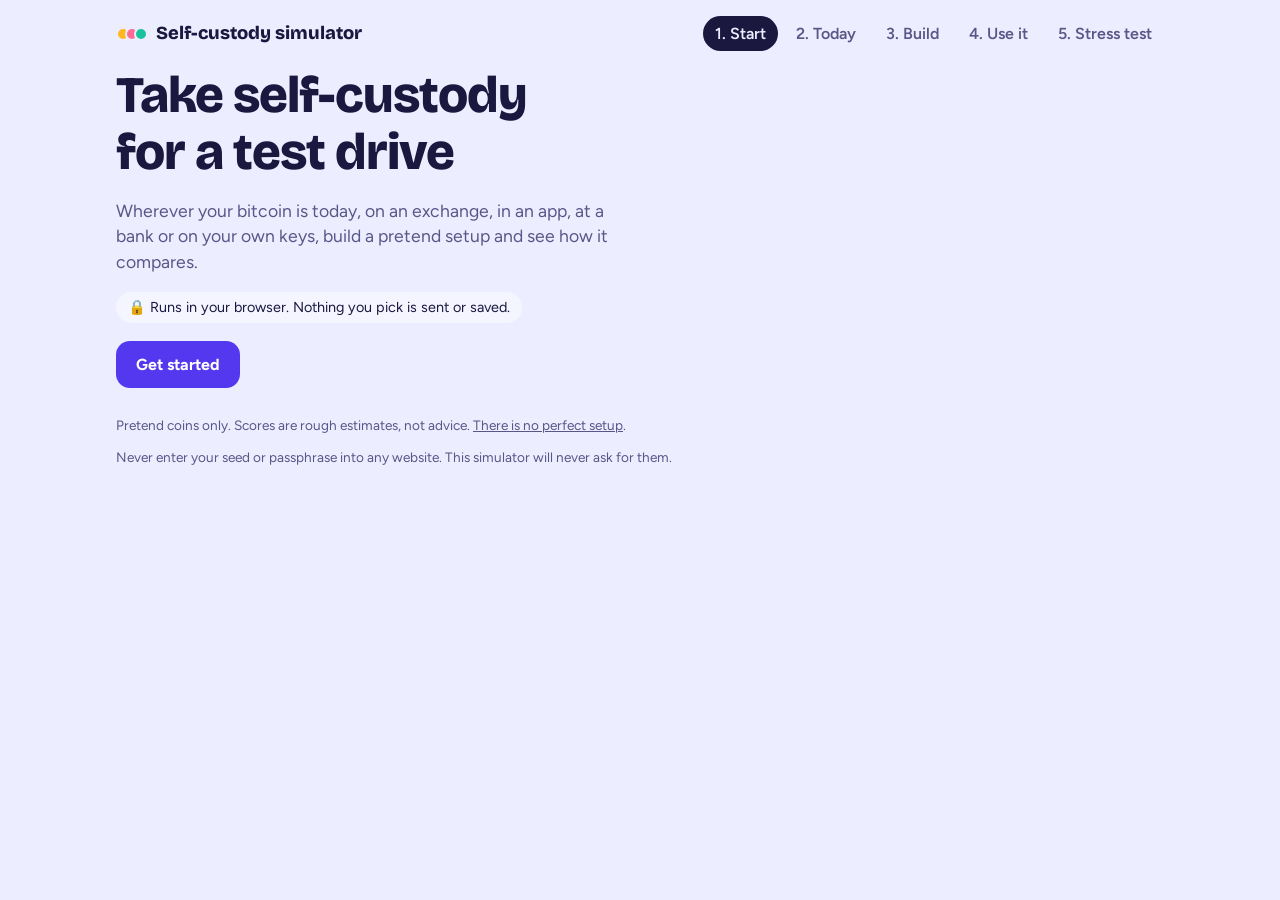
==== src/index.html @ 73f28d7b "Split index.html into src/ with a small build script The CSS, model, UI and fonts now live in separa" ====
<!DOCTYPE html>
<html lang="en">
<head>
<meta charset="utf-8">
<meta name="viewport" content="width=device-width, initial-scale=1, viewport-fit=cover">
<title>Bitcoin self-custody simulator</title>
<link rel="stylesheet" href="styles.css">
</head>
<body>
<div class="wrap">
  <div class="top">
    <div class="brand"><i><b style="background:var(--k0)"></b><b style="background:var(--k1)"></b><b style="background:var(--k2)"></b></i>Self-custody simulator</div>
    <ol class="steps" id="steps"></ol>
  </div>
  <div class="grid">
    <main class="stage" id="stage"></main>
    <aside class="score" id="score" aria-live="polite"></aside>
  </div>
  <footer>
    <span>Pretend coins only. Scores are rough estimates, not advice. <button data-act="perfect">There is no perfect setup</button>.</span>
    <button data-act="reset" id="reset" hidden>Start over</button>
    <span style="flex-basis:100%">Never enter your seed or passphrase into any website. This simulator will never ask for them.</span>
  </footer>
</div>
<dialog id="how" aria-labelledby="howtitle"></dialog>
<script src="model.js"></script>
<script src="ui.js"></script>
</body>
</html>
---- src/styles.css ----
:root{
  --bg:#ECEEFF; --surface:#FFFFFF; --soft:#F4F5FF; --ink:#1B1840; --muted:#5A5688; --line:#D6D8F4;
  --primary:#5438F0; --on-primary:#FFFFFF; --base-bar:#A7A4CB;
  --k0:#FFB81F; --k1:#FF6B93; --k2:#19C29D; --k3:#9A82FF; --k4:#45A9FF; --tok-ink:#1B1840;
  --low:#17A865; --yel:#E0B400; --mid:#F07F00; --high:#EF5350; --shade:#000;
  --display:"Bricolage Grotesque","Trebuchet MS",system-ui,sans-serif;
  --body:"Figtree",system-ui,-apple-system,"Segoe UI",sans-serif;
  box-sizing:border-box;
  padding-top:env(safe-area-inset-top,0px); padding-bottom:env(safe-area-inset-bottom,0px);
}
@media (prefers-color-scheme: dark){
  :root:not([data-theme="light"]){
    color-scheme:dark;
    --bg:#131129; --surface:#1E1B42; --soft:#28245A; --ink:#F1EFFF; --muted:#ACA8D8; --line:#37327A;
    --primary:#9C8AFF; --on-primary:#131129; --base-bar:#625E96;
    --low:#3DDC84; --yel:#FFE066; --mid:#FFA23D; --high:#FF6B6B; --shade:#fff;
  }
}
:root[data-theme="dark"]{
  color-scheme:dark;
  --bg:#131129; --surface:#1E1B42; --soft:#28245A; --ink:#F1EFFF; --muted:#ACA8D8; --line:#37327A;
  --primary:#9C8AFF; --on-primary:#131129; --base-bar:#625E96;
  --low:#3DDC84; --yel:#FFE066; --mid:#FFA23D; --high:#FF6B6B; --shade:#fff;
}
*,*::before,*::after{box-sizing:border-box}
html{scroll-padding-top:env(safe-area-inset-top,0px)}
body{margin:0;background:var(--bg);color:var(--ink);font-family:var(--body);font-size:16px;line-height:1.45}
body::before{content:"";position:fixed;inset:0 0 auto;height:env(safe-area-inset-top,0px);z-index:10;background:var(--bg)}
h1,h2,h3{font-family:var(--display);margin:0;line-height:1.1}
h1{font-size:clamp(2rem,6vw,3.2rem);font-weight:800;letter-spacing:-.02em;max-width:14ch}
h2{font-size:1.6rem;font-weight:800;letter-spacing:-.01em}
h3{font-size:1.05rem;font-weight:600}
p{margin:0}
button,select,textarea{font:inherit;color:inherit}
:focus-visible{outline:3px solid var(--primary);outline-offset:2px}

.wrap{max-width:1080px;margin:0 auto;padding:16px}
.top{display:flex;align-items:center;justify-content:space-between;gap:12px;flex-wrap:wrap;margin-bottom:16px}
.brand{font-family:var(--display);font-weight:800;font-size:1.15rem;display:flex;align-items:center;gap:8px}
.brand i{display:flex}
.brand i b{width:14px;height:14px;border-radius:50%;margin-left:-5px;border:2px solid var(--bg)}
.brand i b:first-child{margin-left:0}
.steps{display:flex;gap:6px;flex-wrap:wrap;padding:0;margin:0;list-style:none}
.steps button{border:0;background:transparent;padding:6px 12px;border-radius:99px;cursor:pointer;font-weight:600;color:var(--muted)}
.steps button[aria-current="step"]{background:var(--ink);color:var(--bg)}
.steps button:disabled{opacity:.45;cursor:default}

.grid{display:grid;grid-template-columns:minmax(0,1fr) 300px;gap:20px;align-items:start}
.grid.solo{grid-template-columns:minmax(0,1fr)}.grid.solo .score{display:none}
.stage{display:grid;gap:18px;min-width:0}
.stage>*{min-width:0}
.lede{color:var(--muted);font-size:1.1rem;max-width:46ch}
.card{background:var(--surface);border-radius:20px;padding:18px}
.pill{display:inline-flex;align-items:center;gap:6px;background:var(--soft);border-radius:16px;padding:5px 12px;font-size:.9rem;max-width:100%}
.chips{display:flex;flex-wrap:wrap;gap:6px;margin:10px 0}
.rowb{display:flex;flex-wrap:wrap;gap:10px;align-items:center}
.btn{border:0;border-radius:14px;padding:12px 20px;font-weight:700;cursor:pointer;background:var(--primary);color:var(--on-primary)}
.btn.ghost{background:var(--soft);color:var(--ink)}
.btn.small{padding:7px 13px;border-radius:10px;font-weight:600}
.btn:disabled{opacity:.4;cursor:default}
.hint{color:var(--muted);font-size:.9rem}

/* scoreboard */
.score{background:var(--surface);border-radius:20px;padding:16px;position:sticky;top:calc(env(safe-area-inset-top,0px) + 12px);display:grid;gap:14px;z-index:5}
.score h2{font-size:1.1rem}
.meters{display:grid;gap:12px}
.meter .name{font-weight:700;margin-bottom:4px}
.bar{display:grid;grid-template-columns:54px 1fr 30px;gap:8px;align-items:center;font-size:.85rem;color:var(--muted);margin:3px 0}
.bar .track{height:12px;background:var(--soft);border-radius:99px;overflow:hidden}
.bar .fill{display:block;height:100%;border-radius:99px;background:var(--base-bar);transition:width .35s ease}
.bar.you{color:var(--ink);font-weight:700}
.bar .num{text-align:right;font-variant-numeric:tabular-nums}
.lv-low{background:var(--low)!important}.lv-mid{background:var(--mid)!important}.lv-high{background:var(--high)!important}
.worry{font-size:.82rem;color:var(--muted);margin-top:2px}
.dots{letter-spacing:2px}
.effort{display:grid;grid-template-columns:54px 1fr;gap:2px 8px;font-size:.85rem;color:var(--muted)}
.effort .name{grid-column:1/-1;font-weight:700;color:var(--ink);font-size:1rem;margin-bottom:2px}
.effort .you{color:var(--ink);font-weight:700}

/* setup card and button levels */
.setuphead{display:flex;justify-content:space-between;align-items:flex-start;gap:12px}
.spec{display:grid;grid-template-columns:auto minmax(0,1fr);gap:8px 18px;margin:0}
.spec dt{color:var(--muted);font-size:.9rem;padding-top:1px}
.spec dd{margin:0;font-weight:600}
.link{background:none;border:0;padding:2px 0;color:var(--primary);font-weight:700;cursor:pointer;text-decoration:underline;text-underline-offset:3px;flex:none}
.btn.outline{background:transparent;color:var(--primary);box-shadow:inset 0 0 0 2px var(--primary)}
/* summary */
.warnpill{background:color-mix(in srgb,var(--mid) 28%,var(--surface));font-weight:600}
.motto{background:var(--surface);border-radius:16px;padding:12px 16px;max-width:48ch;font-weight:600}
.sumgrid{display:grid;grid-template-columns:1fr 1fr;gap:16px;margin-top:10px}
.sumgrid h4{margin:0 0 6px;font-size:.9rem;font-family:var(--body);color:var(--muted)}
.sumgrid ul{margin:0;padding:0;list-style:none;display:grid;gap:6px}
.sumgrid li{padding-left:22px;position:relative}
.sumgrid li::before{position:absolute;left:0;font-weight:800}
.sumgrid .pro li::before{content:"\2713";color:var(--low)}
.sumgrid .con li::before{content:"!";left:5px;color:var(--high)}
.tip{background:var(--soft);border-radius:14px;padding:10px 14px;margin-top:10px}
.tip b{display:block;font-size:.9rem;color:var(--muted)}
.tip .do{display:block;font-weight:700}
.tip .why{display:block;margin-top:2px}
/* how it works */
.info{position:absolute;top:12px;right:12px;width:28px;height:28px;border-radius:50%;border:1.5px solid var(--line);background:var(--surface);color:var(--ink);font-family:var(--display);font-weight:800;cursor:pointer;line-height:1}
dialog{border:0;border-radius:22px;padding:0;background:var(--surface);color:var(--ink);width:min(580px,calc(100vw - 24px));max-height:min(88vh,780px)}
dialog::backdrop{background:rgba(20,18,48,.55)}
.how{padding:20px;display:grid;gap:14px}
.howhead{display:flex;justify-content:space-between;align-items:center;gap:10px}
.howhead h2{font-size:1.3rem}
.x{width:36px;height:36px;border-radius:50%;border:0;background:var(--soft);color:var(--ink);font-size:1.2rem;cursor:pointer;flex:none}
.seg{display:inline-flex;background:var(--soft);border-radius:12px;padding:3px;gap:3px}
.seg button{border:0;background:transparent;color:var(--muted);border-radius:9px;padding:6px 14px;font-weight:600;cursor:pointer}
.seg button[aria-pressed="true"]{background:var(--surface);color:var(--ink)}
.how h3{font-size:1rem;margin-bottom:4px}
.defs{display:grid;grid-template-columns:1fr 1fr;gap:10px;margin:4px 0 8px}
.defs div{background:var(--soft);border-radius:12px;padding:10px 12px}
.defs b{display:block;margin-bottom:2px}
@media (max-width:520px){.defs{grid-template-columns:1fr}}
.plain{margin:0;padding-left:20px;display:grid;gap:4px}
.drv{list-style:none;margin:0;padding:0;display:grid;gap:6px}
.drv li{background:var(--soft);border-radius:12px;padding:8px 12px}
.drv small,.piece small{display:block;color:var(--muted);font-size:.82rem}
.piece{display:flex;justify-content:space-between;gap:10px;align-items:center;padding:8px 0;border-top:1px solid var(--line)}
.piece .ds{display:flex;gap:6px;flex:none}
.delta{position:relative;border:0;cursor:help;color:inherit;font:inherit;white-space:nowrap;font-weight:700;font-size:.82rem;border-radius:99px;padding:3px 9px;background:var(--soft);font-variant-numeric:tabular-nums}
.delta::after{content:attr(data-tip);position:absolute;right:0;bottom:calc(100% + 8px);width:max-content;max-width:260px;background:var(--ink);color:var(--bg);padding:8px 10px;border-radius:10px;font-weight:400;font-size:.82rem;line-height:1.35;white-space:normal;text-align:left;opacity:0;visibility:hidden;pointer-events:none;transition:opacity .12s;z-index:5}
.delta:hover::after,.delta:focus::after{opacity:1;visibility:visible}
.delta.up{background:color-mix(in srgb,var(--high) 26%,var(--surface))}
.delta.down{background:color-mix(in srgb,var(--low) 26%,var(--surface))}
@media (max-width:520px){.piece{flex-direction:column;align-items:flex-start}.delta::after{right:auto;left:0;bottom:auto;top:calc(100% + 8px);max-width:min(220px,54vw)}}
/* editor */
.quorum{display:flex;flex-wrap:wrap;gap:14px;align-items:center}
.stepper{display:inline-flex;align-items:center;gap:8px;background:var(--soft);border-radius:14px;padding:6px 8px;font-weight:600}
.stepper button{width:32px;height:32px;border-radius:10px;border:0;background:var(--surface);cursor:pointer;font-weight:700;font-size:1.1rem}
.stepper button:disabled{opacity:.35;cursor:default}
.stepper output{min-width:1.5ch;text-align:center;font-family:var(--display);font-size:1.3rem;font-weight:800}
.keys{display:grid;grid-template-columns:minmax(0,1fr);gap:10px}
.picks{display:flex;flex-wrap:wrap;gap:6px;margin-top:12px}
.chip{border:0;border-radius:10px;padding:7px 13px;font-weight:600;cursor:pointer;background:var(--soft);color:var(--ink)}
.chip[aria-pressed="true"]{background:var(--ink);color:var(--bg)}
.krow{display:flex;align-items:center;gap:12px;background:var(--surface);border-radius:16px;padding:12px 14px;border-left:6px solid var(--kc)}
.krow .ktxt{display:grid;min-width:0;flex:1}
.krow small{color:var(--muted)}
.adv>summary{font-weight:700;color:var(--ink);font-size:1rem;padding:4px 2px}
.adv>*+*{margin-top:10px}
.key{max-width:560px;background:var(--surface);border-radius:18px;padding:14px;border-top:6px solid var(--kc);display:grid;gap:10px}
.key header{display:flex;align-items:center;gap:8px}
.tok{width:30px;height:30px;border-radius:50%;background:var(--kc);color:var(--tok-ink);display:inline-grid;place-items:center;font-family:var(--display);font-weight:800;flex:none}
.fields{display:grid;grid-template-columns:minmax(0,1fr) minmax(0,1fr);gap:8px}
.key>*{min-width:0}
.fields label{display:grid;grid-template-columns:minmax(0,1fr);gap:3px;font-size:.8rem;color:var(--muted);min-width:0}
.fields label.wide{grid-column:1/-1}
select{width:100%;padding:8px 10px;border-radius:10px;border:1.5px solid var(--line);background:var(--surface);font-size:.95rem}
details summary{cursor:pointer;font-size:.9rem;font-weight:600;color:var(--muted)}
details .fields{margin-top:8px}

/* use it */
.checks{display:flex;flex-wrap:wrap;gap:6px;align-items:center}
.check{display:inline-flex;gap:6px;align-items:center;border-radius:99px;padding:4px 12px;font-size:.88rem;background:var(--surface);color:var(--muted)}
.check.done{background:var(--low);color:var(--tok-ink);font-weight:600}
.flow{display:grid;grid-template-columns:minmax(0,1fr) auto minmax(0,1fr);gap:10px;align-items:stretch}
.wallet{border-radius:22px;padding:18px;background:var(--surface);display:grid;gap:12px;align-content:start}
.wallet .wtop{display:flex;justify-content:space-between;align-items:center;gap:8px;min-height:28px}
.wallet .wname{font-weight:700}
.wallet .bal{font-family:var(--display);font-weight:800;font-size:2rem;line-height:1;font-variant-numeric:tabular-nums}
.wallet .toks{display:flex;padding-left:6px}
.wallet .toks .tok{width:26px;height:26px;font-size:.8rem;margin-left:-6px;border:2px solid var(--ink)}
.wallet.vault{background:var(--ink);color:var(--bg)}
.wallet.vault .hint{color:inherit;opacity:.75}
.wallet.vault .btn{background:var(--bg);color:var(--ink)}
.flow .arrow{align-self:center;width:36px;height:36px;border-radius:50%;background:var(--surface);display:grid;place-items:center;font-weight:700}
.flow .arrow::before{content:"\2192"}
.receipt{background:color-mix(in srgb,var(--low) 22%,var(--surface));border-radius:14px;padding:10px 14px;font-weight:600}
.sectionh{display:flex;justify-content:space-between;align-items:baseline;gap:10px;flex-wrap:wrap;margin-bottom:10px}
.shop{display:grid;grid-template-columns:repeat(3,minmax(0,1fr));gap:10px}
.item{background:var(--surface);border-radius:18px;padding:14px;display:grid;gap:2px;justify-items:start}
.item .emo{font-size:2rem;line-height:1.3}
.item .btn{margin-top:8px}
.split{display:flex;justify-content:space-between;align-items:center;gap:12px;flex-wrap:wrap}
.sign{background:var(--surface);border:2px solid var(--primary);border-radius:22px;padding:18px;display:grid;gap:12px}
.signhead{display:flex;justify-content:space-between;align-items:baseline;gap:10px;flex-wrap:wrap}
.signhead .amt{font-family:var(--display);font-weight:800;font-size:1.3rem}
.slots{display:flex;gap:8px;align-items:center;flex-wrap:wrap}
.slot{width:30px;height:30px;border-radius:50%;border:2px dashed var(--base-bar)}
/* dice roll */
.dice{display:flex;align-items:center;gap:14px;background:var(--surface);border-radius:18px;padding:14px 16px}
.die{font-size:2.2rem;line-height:1;display:inline-block;animation:roll .45s linear infinite}
@keyframes roll{0%{transform:rotate(0) translateY(0)}25%{transform:rotate(90deg) translateY(-6px)}50%{transform:rotate(180deg) translateY(0)}75%{transform:rotate(270deg) translateY(-6px)}100%{transform:rotate(360deg) translateY(0)}}
.lostbox{background:color-mix(in srgb,var(--high) 20%,var(--surface));border-radius:18px;padding:14px 16px;display:grid;gap:8px;justify-items:start}
.receipt.warn{background:color-mix(in srgb,var(--mid) 26%,var(--surface))}
/* disaster */
.dctl{display:flex;gap:10px;align-items:center;flex-wrap:wrap;margin-top:12px}
/* Disaster menu: our own list instead of a native <select>, whose popup is too tall for the screen and covers the control. */
.dmenu{position:relative;flex:1 1 170px;min-width:0;max-width:100%}
.dmenu summary{list-style:none;cursor:pointer;display:flex;justify-content:space-between;gap:8px;padding:8px 10px;border-radius:10px;border:1.5px solid var(--line);background:var(--surface);font-size:.95rem}
.dmenu summary::-webkit-details-marker{display:none}
.dmenu summary::after{content:"▾";color:var(--muted)}
.dlist{position:absolute;z-index:5;left:0;right:0;top:calc(100% + 4px);max-height:min(320px,50vh);overflow:auto;display:grid;gap:2px;padding:6px;background:var(--surface);border:1.5px solid var(--line);border-radius:12px;box-shadow:0 8px 24px rgb(0 0 0/.18)}
.dlist h4{margin:6px 8px 2px;font-family:var(--body);font-size:.75rem;text-transform:uppercase;letter-spacing:.04em;color:var(--muted)}
.dlist button{text-align:left;border:0;background:none;padding:7px 8px;border-radius:8px;cursor:pointer;font-size:.92rem}
.dlist button:hover,.dlist button.on{background:var(--soft)}
.dhead{display:flex;gap:10px;align-items:center;margin-top:16px;font-size:1.1rem}
.dhead .emo{font-size:1.8rem;line-height:1}
.dcmp{display:grid;gap:10px;margin-top:10px}
.dcmp.two{grid-template-columns:1fr 1fr}
.dres{border-radius:16px;padding:14px}
.dres.bad{background:color-mix(in srgb,var(--high) 16%,var(--surface))}
.dres.ok{background:color-mix(in srgb,var(--low) 18%,var(--surface))}
.dres .emo{font-size:2rem;line-height:1}
.dres .body{display:grid;gap:8px;justify-items:start}
.dkeys[hidden]{display:none}
.card>.chips:first-child{margin-top:0}
.dkeys{display:flex;flex-wrap:wrap;gap:6px 14px;font-size:.9rem}
.dk{display:inline-flex;align-items:center;gap:6px}
.dk .tok{width:22px;height:22px;font-size:.75rem}
.dk.hit .tok{opacity:.35}
.sigkeys{display:flex;flex-wrap:wrap;gap:8px}
.sigkeys button{display:flex;align-items:center;gap:8px;border:1.5px solid var(--line);background:var(--surface);border-radius:14px;padding:8px 12px;cursor:pointer;text-align:left}
.sigkeys button[aria-pressed="true"]{border-color:var(--low);background:var(--soft)}
.sigkeys button:disabled{opacity:.45;cursor:default}
.sigkeys small{display:block;color:var(--muted)}
.log{list-style:none;margin:0;padding:0;display:grid;gap:6px;font-size:.92rem}
.log li{padding-left:14px;border-left:3px solid var(--line)}
.report{display:grid;gap:6px;font-size:.95rem}
.report div{display:flex;gap:8px;align-items:flex-start}

/* stress matrix */
.verdict{font-family:var(--display);font-weight:800;font-size:clamp(1.5rem,4vw,2.2rem);line-height:1.1}
.deltas{display:flex;flex-wrap:wrap;gap:8px;margin-top:10px}
.mx{display:grid;gap:6px}
.mx .head,.mx .ev{display:grid;grid-template-columns:minmax(0,1.2fr) minmax(0,1fr) minmax(0,1fr);gap:8px;align-items:center}
.mx .head{font-size:.85rem;color:var(--muted);font-weight:600;padding:0 12px}
.mx .ev{background:var(--surface);border-radius:14px;padding:10px 12px}
.mx .group{font-family:var(--display);font-weight:800;margin-top:10px}
.cell small{display:block;color:var(--muted);font-size:.8rem}
.st{display:inline-block;border-radius:99px;padding:2px 10px;font-weight:700;font-size:.85rem;color:var(--tok-ink)}
.conf{display:flex;gap:6px;flex-wrap:wrap}
.conf button{width:44px;height:44px;border-radius:12px;border:1.5px solid var(--line);background:var(--surface);cursor:pointer;font-weight:700}
.conf button[aria-pressed="true"]{background:var(--primary);color:var(--on-primary);border-color:var(--primary)}
#fb{min-height:120px}
textarea{width:100%;border-radius:12px;border:1.5px solid var(--line);background:var(--surface);padding:10px;min-height:70px;resize:vertical}
footer{margin:28px 0 12px;display:flex;justify-content:space-between;gap:12px;flex-wrap:wrap;color:var(--muted);font-size:.85rem}
footer button{background:none;border:0;text-decoration:underline;cursor:pointer;color:inherit;padding:0}

@media (max-width:820px){
  .grid{grid-template-columns:minmax(0,1fr)}
  .steps{gap:2px}.steps button{padding:5px 8px;font-size:.85rem}.steps .no{display:none}
  .score{order:-1;padding:12px;gap:8px;top:env(safe-area-inset-top,0px);border-radius:0 0 18px 18px;margin:0 -16px;box-shadow:0 6px 0 var(--bg)}
  .score h2,.score .worry,.score .effort,.score .note{display:none}
  .info{top:6px;right:8px;width:24px;height:24px;font-size:.8rem}
  footer #reset{order:3}
  .sumgrid{grid-template-columns:1fr}
  .score .meters{display:grid;grid-template-columns:1fr 1fr;gap:12px}
  .bar{grid-template-columns:44px 1fr 24px;gap:5px}
  .flow{grid-template-columns:minmax(0,1fr)}.flow .arrow{justify-self:center}.flow .arrow::before{content:"\2193"}
  .item{padding:12px 10px}
  .mx .head{display:none}
  .mx .ev{grid-template-columns:1fr 1fr}
  .mx .ev .what{grid-column:1/-1;font-weight:700}
  .cell::before{content:attr(data-who);display:block;font-size:.75rem;color:var(--muted)}
}
@media (max-width:380px){.key select{padding:8px 6px;font-size:.86rem}.key{padding:12px}}
@media (prefers-reduced-motion:reduce){*{transition:none!important}.die{animation:none!important}}
/* Embedded fonts (latin subset, variable, SIL Open Font License 1.1), so the page makes no network requests.
   Bricolage Grotesque: github.com/ateliertriay/bricolage · Figtree: github.com/erikdkennedy/figtree */
@font-face{font-family:"Bricolage Grotesque";font-style:normal;font-weight:600 800;font-stretch:100%;font-display:swap;src:url(fonts/bricolage-grotesque.woff2) format("woff2")}
@font-face{font-family:"Figtree";font-style:normal;font-weight:400 700;font-display:swap;src:url(fonts/figtree.woff2) format("woff2")}
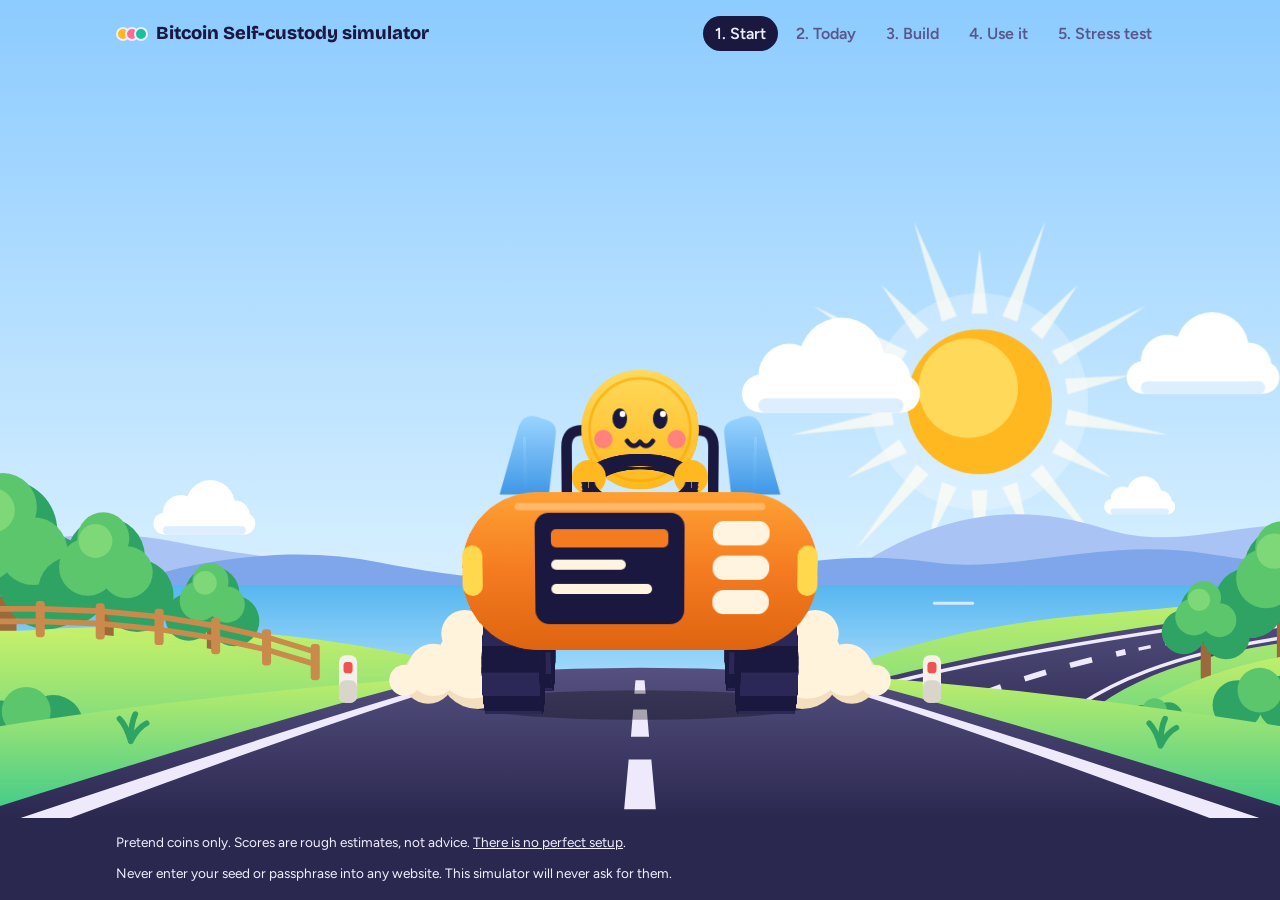
==== commit 83e60343: "Animate the landing screen with a 3D car The first screen is now a painted scene: a road over a hill" ====
--- a/src/index.html
+++ b/src/index.html
@@ -9,12 +9,74 @@
 <body>
 <div class="wrap">
   <div class="top">
-    <div class="brand"><i><b style="background:var(--k0)"></b><b style="background:var(--k1)"></b><b style="background:var(--k2)"></b></i>Self-custody simulator</div>
+    <div class="brand"><i><b style="background:var(--k0)"></b><b style="background:var(--k1)"></b><b style="background:var(--k2)"></b></i>Bitcoin Self-custody simulator</div>
     <ol class="steps" id="steps"></ol>
   </div>
   <div class="grid">
     <main class="stage" id="stage"></main>
     <aside class="score" id="score" aria-live="polite"></aside>
+  </div>
+  <div id="scene" aria-hidden="true">
+    <svg viewBox="0 150 1200 450" preserveAspectRatio="xMidYMax slice">
+      <defs>
+        <linearGradient id="sc-gg" x1="0" y1="0" x2="0" y2="1"><stop offset="0" style="stop-color:var(--g1)"/><stop offset="1" style="stop-color:var(--g2)"/></linearGradient><linearGradient id="sc-gr" x1="0" y1="0" x2="0" y2="1"><stop offset="0" style="stop-color:var(--road1)"/><stop offset="1" style="stop-color:var(--road2)"/></linearGradient><linearGradient id="sc-gs" x1="0" y1="0" x2="0" y2="1"><stop offset="0" style="stop-color:var(--sea1)"/><stop offset="1" style="stop-color:var(--sea2)"/></linearGradient>
+        
+        <clipPath id="sc-cm"><path d="M620 600C700 470 860 432 1000 420S1200 402 1260 398V600Z"/></clipPath>
+      </defs>
+      <!-- sky: stars at night, the sun with its rays (the moon at night), clouds -->
+      <g class="sc-night" fill="#EDEBFF">
+        <circle cx="590" cy="190" r="3"/><circle cx="700" cy="150" r="2"/><circle cx="1010" cy="150" r="3"/><circle cx="1090" cy="282" r="2"/>
+        <circle cx="1160" cy="170" r="2"/><circle cx="470" cy="300" r="2"/><circle cx="40" cy="330" r="2"/><circle cx="990" cy="300" r="2"/>
+      </g>
+      <g transform="translate(900 232)">
+        <g class="sc-day" id="sc-rays" fill="#FFFDF0"><g opacity=".75"><path transform="rotate(0)" d="M-7 -78L0 -135L7 -78Z"/><path transform="rotate(20)" d="M-7 -78L0 -170L7 -78Z"/><path transform="rotate(40)" d="M-7 -78L0 -135L7 -78Z"/><path transform="rotate(60)" d="M-7 -78L0 -170L7 -78Z"/><path transform="rotate(80)" d="M-7 -78L0 -135L7 -78Z"/><path transform="rotate(100)" d="M-7 -78L0 -170L7 -78Z"/><path transform="rotate(120)" d="M-7 -78L0 -135L7 -78Z"/><path transform="rotate(140)" d="M-7 -78L0 -170L7 -78Z"/><path transform="rotate(160)" d="M-7 -78L0 -135L7 -78Z"/><path transform="rotate(180)" d="M-7 -78L0 -170L7 -78Z"/><path transform="rotate(200)" d="M-7 -78L0 -135L7 -78Z"/><path transform="rotate(220)" d="M-7 -78L0 -170L7 -78Z"/><path transform="rotate(240)" d="M-7 -78L0 -135L7 -78Z"/><path transform="rotate(260)" d="M-7 -78L0 -170L7 -78Z"/><path transform="rotate(280)" d="M-7 -78L0 -135L7 -78Z"/><path transform="rotate(300)" d="M-7 -78L0 -170L7 -78Z"/><path transform="rotate(320)" d="M-7 -78L0 -135L7 -78Z"/><path transform="rotate(340)" d="M-7 -78L0 -170L7 -78Z"/></g></g>
+        <circle r="96" fill="#fff" opacity=".28"/><circle r="64" fill="var(--sun)"/><circle class="sc-day" cx="-10" cy="-12" r="44" fill="#FFD95A"/>
+      </g>
+      <g class="sc-cloud" style="--d:46s;--x:34px"><g transform="translate(690 208) scale(1.05)"><g fill="var(--cloud)"><rect width="150" height="32" rx="16"/><circle cx="40" cy="0" r="26"/><circle cx="84" cy="-12" r="36"/><circle cx="120" cy="4" r="22"/></g><rect x="14" y="20" width="122" height="12" rx="6" fill="var(--cloud2)"/></g></g><g class="sc-cloud" style="--d:60s;--x:-28px"><g transform="translate(1030 196) scale(0.9)"><g fill="var(--cloud)"><rect width="150" height="32" rx="16"/><circle cx="40" cy="0" r="26"/><circle cx="84" cy="-12" r="36"/><circle cx="120" cy="4" r="22"/></g><rect x="14" y="20" width="122" height="12" rx="6" fill="var(--cloud2)"/></g></g><g class="sc-cloud" style="--d:38s;--x:22px"><g transform="translate(170 330) scale(0.6)"><g fill="var(--cloud)"><rect width="150" height="32" rx="16"/><circle cx="40" cy="0" r="26"/><circle cx="84" cy="-12" r="36"/><circle cx="120" cy="4" r="22"/></g><rect x="14" y="20" width="122" height="12" rx="6" fill="var(--cloud2)"/></g></g><g class="sc-cloud" style="--d:52s;--x:-18px"><g transform="translate(1010 318) scale(0.42)"><g fill="var(--cloud)"><rect width="150" height="32" rx="16"/><circle cx="40" cy="0" r="26"/><circle cx="84" cy="-12" r="36"/><circle cx="120" cy="4" r="22"/></g><rect x="14" y="20" width="122" height="12" rx="6" fill="var(--cloud2)"/></g></g>
+      <!-- distant mountains and the sea -->
+      <g fill="var(--m2)"><path d="M-60 400C40 352 110 340 190 356S330 372 420 400Z"/><path d="M760 400C850 330 930 318 1010 344S1150 320 1260 350V400Z"/></g>
+      <g fill="var(--m1)"><path d="M120 400C220 366 300 360 370 374S470 386 540 400Z"/><path d="M640 400C720 372 790 364 860 374S1010 352 1100 366S1220 380 1260 384V400Z"/></g>
+      <rect x="-60" y="394" width="1320" height="110" fill="url(#sc-gs)"/>
+      <g fill="none" stroke="#fff" stroke-width="2.500" stroke-linecap="round" opacity=".7"><path class="sc-glint" style="--t:0s" d="M470 412h44"/><path class="sc-glint" style="--t:-1.4s" d="M500 424h26"/><path class="sc-glint" style="--t:-2.6s" d="M560 408h30"/><path class="sc-glint" style="--t:-0.8s" d="M700 416h40"/><path class="sc-glint" style="--t:-3.1s" d="M730 430h22"/><path class="sc-glint" style="--t:-2s" d="M860 410h34"/></g>
+      <!-- sailboats crossing the sea, and birds crossing the sky -->
+      <g class="sc-boat" style="--x0:300px;--x1:1010px;--y:409px;--s:1;--d:90s;--t:-12s"><g transform="scale(1 1)"><path d="M-13 0H13L8 7H-8Z" fill="#F4F1EA"/><path d="M-1 -2V-22L-12 -2Z" fill="#fff"/><path d="M2 -2V-17L10 -2Z" fill="#FFD84D"/></g></g><g class="sc-boat" style="--x0:1010px;--x1:300px;--y:402px;--s:0.6;--d:130s;--t:-70s"><g transform="scale(-1 1)"><path d="M-13 0H13L8 7H-8Z" fill="#F4F1EA"/><path d="M-1 -2V-22L-12 -2Z" fill="#fff"/><path d="M2 -2V-17L10 -2Z" fill="#FF6B93"/></g></g><g class="sc-boat" style="--x0:300px;--x1:1010px;--y:419px;--s:1.25;--d:70s;--t:-45s"><g transform="scale(1 1)"><path d="M-13 0H13L8 7H-8Z" fill="#F4F1EA"/><path d="M-1 -2V-22L-12 -2Z" fill="#fff"/><path d="M2 -2V-17L10 -2Z" fill="#9AD4FF"/></g></g><g class="sc-boat" style="--x0:1010px;--x1:300px;--y:413px;--s:0.8;--d:110s;--t:-20s"><g transform="scale(-1 1)"><path d="M-13 0H13L8 7H-8Z" fill="#F4F1EA"/><path d="M-1 -2V-22L-12 -2Z" fill="#fff"/><path d="M2 -2V-17L10 -2Z" fill="#fff"/></g></g>
+      <g fill="none" stroke="var(--bird)" stroke-width="2" stroke-linecap="round" stroke-linejoin="round">
+        <g class="sc-birds" style="--x0:-40px;--y0:330px;--x1:1240px;--y1:286px;--d:26s;--t:3s"><path class="sc-flap" style="--t:0s" transform="translate(0 0) scale(1.60)" d="M-9 -4Q-4 -7 0 0Q4 -7 9 -4"/><path class="sc-flap" style="--t:-0.2s" transform="translate(26 12) scale(1.28)" d="M-9 -4Q-4 -7 0 0Q4 -7 9 -4"/></g><g class="sc-birds" style="--x0:1240px;--y0:300px;--x1:-40px;--y1:322px;--d:34s;--t:9s"><path class="sc-flap" style="--t:-0.1s" transform="translate(0 0) scale(1.44)" d="M-9 -4Q-4 -7 0 0Q4 -7 9 -4"/><path class="sc-flap" style="--t:-0.3s" transform="translate(-24 10) scale(1.12)" d="M-9 -4Q-4 -7 0 0Q4 -7 9 -4"/><path class="sc-flap" style="--t:0s" transform="translate(-30 -12) scale(1.20)" d="M-9 -4Q-4 -7 0 0Q4 -7 9 -4"/></g><g class="sc-birds" style="--x0:-40px;--y0:300px;--x1:1240px;--y1:330px;--d:30s;--t:15s"><path class="sc-flap" style="--t:-0.25s" transform="translate(0 0) scale(1.12)" d="M-9 -4Q-4 -7 0 0Q4 -7 9 -4"/></g><g class="sc-birds" style="--x0:1240px;--y0:340px;--x1:-40px;--y1:296px;--d:38s;--t:21s"><path class="sc-flap" style="--t:0s" transform="translate(0 0) scale(1.36)" d="M-9 -4Q-4 -7 0 0Q4 -7 9 -4"/><path class="sc-flap" style="--t:-0.15s" transform="translate(22 -10) scale(1.04)" d="M-9 -4Q-4 -7 0 0Q4 -7 9 -4"/><path class="sc-flap" style="--t:-0.35s" transform="translate(40 6) scale(1.12)" d="M-9 -4Q-4 -7 0 0Q4 -7 9 -4"/><path class="sc-flap" style="--t:-0.05s" transform="translate(58 -6) scale(0.96)" d="M-9 -4Q-4 -7 0 0Q4 -7 9 -4"/></g>
+      </g>
+      <g></g>
+      <!-- green shore: a low hill on the left, and on the right the hill the road comes round -->
+      <path fill="url(#sc-gg)" d="M-60 600V452C80 418 300 424 480 476V600Z"/>
+      <path fill="url(#sc-gg)" d="M620 600C700 470 860 432 1000 420S1200 402 1260 398V600Z"/>
+      <g clip-path="url(#sc-cm)">
+        <path fill="url(#sc-gr)" d="M690 512C820 468 1000 432 1210 410V440C1090 452 1010 478 960 544Z"/>
+        <g fill="none" stroke="#EFEAFB"><path stroke-width="3" d="M716 510C832 472 1004 438 1210 415"/><path stroke-width="3" d="M942 540C996 478 1084 449 1210 435"/>
+        <path stroke-width="5" stroke-dasharray="20 22" d="M825 528C879 495 947 471 1029 453"/><path stroke-width="3" stroke-dasharray="11 13" stroke-dashoffset="-12" d="M1029 453C1084 441 1144 432 1210 425"/></g>
+      </g>
+    </svg>
+    <!-- the car is built from flat panels in 3D by buildCar() in ui.js -->
+    <div id="sc-carbox"><div id="car3d"><div id="sc-mover"><div id="sc-persp"><div class="g" id="sc-tilt"><div class="g" id="sc-yaw"><div class="g" id="sc-pitch"></div></div></div></div></div></div></div>
+    <svg class="sc-front" viewBox="0 150 1200 450" preserveAspectRatio="xMidYMax slice">
+      <!-- trees and a fence on the left, a mound and trees on the right -->
+      <g transform="translate(40 418) scale(1.5)"><g class="sc-tree" style="--d:6.5s;--t:0s"><rect x="-6" y="-10" width="12" height="46" rx="5" fill="var(--wood2)"/><g fill="var(--bush)"><circle cx="-26" cy="-22" r="26"/><circle cx="24" cy="-18" r="28"/><circle cx="0" cy="-48" r="30"/></g><g fill="var(--bush2)"><circle cx="-14" cy="-40" r="22"/><circle cx="16" cy="-36" r="20"/><circle cx="-2" cy="-62" r="20"/></g><circle cx="-8" cy="-60" r="13" fill="var(--bush3)"/></g></g><g transform="translate(128 424) scale(1.15)"><g class="sc-tree" style="--d:5.2s;--t:-2.1s"><rect x="-6" y="-10" width="12" height="46" rx="5" fill="var(--wood2)"/><g fill="var(--bush)"><circle cx="-26" cy="-22" r="26"/><circle cx="24" cy="-18" r="28"/><circle cx="0" cy="-48" r="30"/></g><g fill="var(--bush2)"><circle cx="-14" cy="-40" r="22"/><circle cx="16" cy="-36" r="20"/><circle cx="-2" cy="-62" r="20"/></g><circle cx="-8" cy="-60" r="13" fill="var(--bush3)"/></g></g><g transform="translate(222 440) scale(0.8)"><g class="sc-tree" style="--d:4.4s;--t:-3.3s"><rect x="-6" y="-10" width="12" height="46" rx="5" fill="var(--wood2)"/><g fill="var(--bush)"><circle cx="-26" cy="-22" r="26"/><circle cx="24" cy="-18" r="28"/><circle cx="0" cy="-48" r="30"/></g><g fill="var(--bush2)"><circle cx="-14" cy="-40" r="22"/><circle cx="16" cy="-36" r="20"/><circle cx="-2" cy="-62" r="20"/></g><circle cx="-8" cy="-60" r="13" fill="var(--bush3)"/></g></g>
+      <path fill="url(#sc-gg)" d="M-60 600V440C60 425 220 440 330 478S440 540 470 600Z"/>
+      <g fill="var(--wood)"><rect x="12" y="408" width="8" height="32" rx="3"/><rect x="66" y="408" width="8" height="32" rx="3"/><rect x="119" y="410" width="8" height="32" rx="3"/><rect x="171" y="415" width="8" height="32" rx="3"/><rect x="221" y="423" width="8" height="32" rx="3"/><rect x="266" y="433" width="8" height="32" rx="3"/><rect x="309" y="446" width="8" height="32" rx="3"/></g>
+      <g fill="none" stroke="var(--wood)" stroke-width="5" stroke-linecap="round" stroke-linejoin="round"><path d="M-30 417L16 415L70 415L123 417L175 422L225 430L270 440L313 453"/><path d="M-30 428L16 426L70 426L123 428L175 433L225 441L270 451L313 464"/></g>
+      <g transform="translate(1170 436) scale(1.2)"><g class="sc-tree" style="--d:5.8s;--t:-1.2s"><rect x="-6" y="-10" width="12" height="46" rx="5" fill="var(--wood2)"/><g fill="var(--bush)"><circle cx="-26" cy="-22" r="26"/><circle cx="24" cy="-18" r="28"/><circle cx="0" cy="-48" r="30"/></g><g fill="var(--bush2)"><circle cx="-14" cy="-40" r="22"/><circle cx="16" cy="-36" r="20"/><circle cx="-2" cy="-62" r="20"/></g><circle cx="-8" cy="-60" r="13" fill="var(--bush3)"/></g></g><g transform="translate(1100 452) scale(0.75)"><g class="sc-tree" style="--d:4.8s;--t:-4s"><rect x="-6" y="-10" width="12" height="46" rx="5" fill="var(--wood2)"/><g fill="var(--bush)"><circle cx="-26" cy="-22" r="26"/><circle cx="24" cy="-18" r="28"/><circle cx="0" cy="-48" r="30"/></g><g fill="var(--bush2)"><circle cx="-14" cy="-40" r="22"/><circle cx="16" cy="-36" r="20"/><circle cx="-2" cy="-62" r="20"/></g><circle cx="-8" cy="-60" r="13" fill="var(--bush3)"/></g></g>
+      <path fill="url(#sc-gg)" d="M1260 600V452C1180 446 1080 470 1020 520S960 590 950 600Z"/>
+      <g transform="translate(1150 500) scale(1.1)"><g fill="var(--bush)"><circle cx="-20" r="20"/><circle cx="18" cy="-2" r="22"/></g><g fill="var(--bush2)"><circle cx="-2" cy="-12" r="18"/></g></g><g transform="translate(60 520) scale(1.2)"><g fill="var(--bush)"><circle cx="-20" r="20"/><circle cx="18" cy="-2" r="22"/></g><g fill="var(--bush2)"><circle cx="-2" cy="-12" r="18"/></g></g><g transform="translate(1056 512) scale(0.6)"><g fill="var(--bush)"><circle cx="-20" r="20"/><circle cx="18" cy="-2" r="22"/></g><g fill="var(--bush2)"><circle cx="-2" cy="-12" r="18"/></g></g>
+      <!-- the front hill: the road comes over its crest and widens toward you -->
+      <path fill="url(#sc-gg)" d="M0 600V524C200 492 420 470 600 468S1000 492 1200 524V600Z"/>
+      <path fill="url(#sc-gr)" d="M428 474Q600 460 772 474Q900 505 1200 600H0Q300 505 428 474Z"/>
+      <g fill="#EFEAFB">
+        <path d="M446 475Q330 507 52 600H96Q346 507 458 475Z"/><path d="M754 475Q870 507 1148 600H1104Q854 507 742 475Z"/>
+        <path d="M596 478H604L605 490H595Z"/><path d="M594 504H606L608 528H592Z"/><path d="M590 548H610L614 592H586Z"/>
+      </g>
+      <g transform="translate(342 492)"><rect x="-8" y="-36" width="16" height="42" rx="6" fill="#F4F1EA"/><rect x="-8" y="-14" width="16" height="20" rx="6" fill="#DAD5CB"/><rect x="-4" y="-30" width="8" height="10" rx="3" fill="#EF5350"/></g><g transform="translate(858 492)"><rect x="-8" y="-36" width="16" height="42" rx="6" fill="#F4F1EA"/><rect x="-8" y="-14" width="16" height="20" rx="6" fill="#DAD5CB"/><rect x="-4" y="-30" width="8" height="10" rx="3" fill="#EF5350"/></g>
+      <g fill="none" stroke="var(--bush)" stroke-width="5" stroke-linecap="round"><path class="sc-tuft" style="transform-origin:150px 532px" d="M150 532q-4 -14 -10 -20M150 532q0 -16 4 -24M150 532q6 -12 14 -16"/><path class="sc-tuft" style="transform-origin:1060px 536px;--t:-1.3s" d="M1060 536q-4 -14 -10 -20M1060 536q0 -16 4 -24M1060 536q6 -12 14 -16"/></g>
+      <!-- the car's shadow, and dust -->
+      <ellipse id="sc-shadow" cx="600" cy="500" rx="150" ry="13" fill="#000" opacity=".3"/>
+      <g class="sc-dust" style="transform-origin:470px 500px;--dx:-1"><g transform="translate(452 462) scale(1.15)"><g fill="#F3DFBE"><circle cx="4" cy="6" r="30"/><circle cx="-34" cy="12" r="20"/></g><g fill="#FFF3DC"><circle r="28"/><circle cx="-30" cy="6" r="20"/><circle cx="28" cy="8" r="18"/><circle cx="-6" cy="-22" r="18"/><circle cx="-52" cy="14" r="12"/></g></g></g><g class="sc-dust" style="transform-origin:730px 500px;--dx:1"><g transform="translate(1200 0) scale(-1 1)"><g transform="translate(452 462) scale(1.15)"><g fill="#F3DFBE"><circle cx="4" cy="6" r="30"/><circle cx="-34" cy="12" r="20"/></g><g fill="#FFF3DC"><circle r="28"/><circle cx="-30" cy="6" r="20"/><circle cx="28" cy="8" r="18"/><circle cx="-6" cy="-22" r="18"/><circle cx="-52" cy="14" r="12"/></g></g></g></g>
+    </svg>
   </div>
   <footer>
     <span>Pretend coins only. Scores are rough estimates, not advice. <button data-act="perfect">There is no perfect setup</button>.</span>
--- a/src/styles.css
+++ b/src/styles.css
@@ -3,6 +3,7 @@
   --primary:#5438F0; --on-primary:#FFFFFF; --base-bar:#A7A4CB;
   --k0:#FFB81F; --k1:#FF6B93; --k2:#19C29D; --k3:#9A82FF; --k4:#45A9FF; --tok-ink:#1B1840;
   --low:#17A865; --yel:#E0B400; --mid:#F07F00; --high:#EF5350; --shade:#000;
+  --sky:#8CCBFF; --sky2:#D4EEFF; --sun:#FFB81F; --cloud:#FFFFFF; --cloud2:#DDEEFF; --g1:#C6F06A; --g2:#3CC98C; --road1:#55507F; --road2:#2B2850; --bush:#2FA364; --bush2:#5CC66C; --bush3:#7FD877; --m1:#7FA6EA; --m2:#A9C4F4; --sea1:#56B6F0; --sea2:#C2E8FF; --wood:#C98A4B; --wood2:#9A6A3A; --bird:#3B4C7A; --night:0;
   --display:"Bricolage Grotesque","Trebuchet MS",system-ui,sans-serif;
   --body:"Figtree",system-ui,-apple-system,"Segoe UI",sans-serif;
   box-sizing:border-box;
@@ -14,6 +15,7 @@
     --bg:#131129; --surface:#1E1B42; --soft:#28245A; --ink:#F1EFFF; --muted:#ACA8D8; --line:#37327A;
     --primary:#9C8AFF; --on-primary:#131129; --base-bar:#625E96;
     --low:#3DDC84; --yel:#FFE066; --mid:#FFA23D; --high:#FF6B6B; --shade:#fff;
+    --sky:#0C1030; --sky2:#1B2560; --sun:#EDEBFF; --cloud:#2C3478; --cloud2:#242B66; --g1:#1C8663; --g2:#0A4F44; --road1:#25224F; --road2:#0C0B22; --bush:#083F37; --bush2:#0D5647; --bush3:#136A56; --m1:#182058; --m2:#202A6A; --sea1:#16307A; --sea2:#1C3F8C; --wood:#5B4636; --wood2:#3E3026; --bird:#8E9AD0; --night:1;
   }
 }
 :root[data-theme="dark"]{
@@ -21,6 +23,7 @@
   --bg:#131129; --surface:#1E1B42; --soft:#28245A; --ink:#F1EFFF; --muted:#ACA8D8; --line:#37327A;
   --primary:#9C8AFF; --on-primary:#131129; --base-bar:#625E96;
   --low:#3DDC84; --yel:#FFE066; --mid:#FFA23D; --high:#FF6B6B; --shade:#fff;
+  --sky:#0C1030; --sky2:#1B2560; --sun:#EDEBFF; --cloud:#2C3478; --cloud2:#242B66; --g1:#1C8663; --g2:#0A4F44; --road1:#25224F; --road2:#0C0B22; --bush:#083F37; --bush2:#0D5647; --bush3:#136A56; --m1:#182058; --m2:#202A6A; --sea1:#16307A; --sea2:#1C3F8C; --wood:#5B4636; --wood2:#3E3026; --bird:#8E9AD0; --night:1;
 }
 *,*::before,*::after{box-sizing:border-box}
 html{scroll-padding-top:env(safe-area-inset-top,0px)}
@@ -258,6 +261,105 @@
   .cell::before{content:attr(data-who);display:block;font-size:.75rem;color:var(--muted)}
 }
 @media (max-width:380px){.key select{padding:8px 6px;font-size:.86rem}.key{padding:12px}}
+/* ---------- landing scene ---------- */
+#scene{display:none}
+body.landing{overflow-x:clip;background:linear-gradient(var(--sky),var(--sky2) 62%) no-repeat var(--sky2)}
+.landing body::before,body.landing::before{background:var(--sky)}
+.btn.cta{font-size:1.15rem;padding:15px 28px;border:3px solid var(--ink);box-shadow:0 6px 0 var(--ink);transition:transform .12s,box-shadow .12s}
+.btn.cta:hover{transform:translateY(-2px);box-shadow:0 8px 0 var(--ink)}
+.btn.cta:active{transform:translateY(5px);box-shadow:0 1px 0 var(--ink)}
+.landing .wrap{min-height:100svh;display:flex;flex-direction:column;padding-bottom:0}
+.landing .grid{position:relative;z-index:1}
+.landing #scene{display:block;position:relative;flex:1;min-height:260px;width:100vw;margin:0 0 0 calc(50% - 50vw);pointer-events:none}
+#scene svg{position:absolute;inset:0;width:100%;height:100%;display:block;overflow:visible}
+.landing footer{position:relative;isolation:isolate;margin:0;padding:14px 0 16px;color:#F1EFFF}
+.landing footer::before{content:"";position:absolute;z-index:-1;top:-1px;bottom:0;left:calc(50% - 50vw);width:100vw;background:var(--road2)}
+.sc-night{opacity:var(--night)}.sc-day{opacity:calc(1 - var(--night))}
+/* ---------- landing car: flat panels in 3D, see buildCar() in ui.js ---------- */
+#scene{isolation:isolate}
+#scene .sc-front{z-index:2}
+#sc-carbox{position:absolute;left:0;right:0;bottom:0;height:200vh;overflow:hidden;z-index:3;pointer-events:none}
+#car3d{position:absolute;left:50%;bottom:0;width:0;height:0;transform:scale(var(--s,1))}
+#car3d div{position:absolute}
+#sc-mover,#sc-persp,#car3d .g{left:0;top:0;width:0;height:0}
+#sc-mover{transform:translate(0px,-104px) scale(.8)}
+#sc-persp{perspective:1600px}
+#car3d .g{transform-style:preserve-3d}
+#sc-tilt{transform:rotateX(-8deg)}
+#car3d .pl svg{display:block;width:100%;height:100%}
+/* ---------- landing entrance: plays once while body has .intro ---------- */
+/* The car waits out of sight behind the front hill, then jumps over the crest and lands. Units are the drawing's, measured
+   from its bottom centre. Each clip is 3s long but starts 1.35s in, so the whole entrance takes 1.65s. */
+.landing .stage>*{transition:opacity .5s,transform .5s}
+.intro.landing .stage>*{opacity:0;transform:translateY(10px);pointer-events:none}
+.intro #sc-carbox{animation:sc-layer 3s -1.35s both}
+.intro #sc-mover{animation:sc-move 3s -1.35s linear both}
+.intro #sc-yaw{animation:sc-yaw 3s -1.35s linear both}
+.intro #sc-pitch{animation:sc-pitch 3s -1.35s both}
+.intro #car3d .sc-spin{animation:sc-spin .45s linear infinite}
+.intro #sc-shadow{animation:sc-shadow 3s -1.35s both;transform-origin:600px 500px}
+.intro .sc-dust{animation:sc-dust 3s -1.35s both}
+@keyframes sc-layer{0%,70%{z-index:1}70.1%,100%{z-index:3}}
+@keyframes sc-move{0%,55%{transform:translate(0px,150px) scale(.56);animation-timing-function:cubic-bezier(.2,.7,.3,1)}70%{transform:translate(0px,-178px) scale(.74);animation-timing-function:cubic-bezier(.5,0,.9,.5)}80%{transform:translate(0px,-104px) scale(.8)}84%{transform:translate(0px,-104px) scale(.86,.71)}90%{transform:translate(0px,-104px) scale(.775,.84)}95%{transform:translate(0px,-104px) scale(.81,.785)}100%{transform:translate(0px,-104px) scale(.8)}}
+@keyframes sc-yaw{0%,80%{transform:rotateY(0deg)}85%{transform:rotateY(5deg)}93%{transform:rotateY(-2deg)}100%{transform:rotateY(0deg)}}
+@keyframes sc-pitch{0%,55%{transform:rotateX(16deg)}70%{transform:rotateX(0deg)}79%{transform:rotateX(-9deg)}85%{transform:rotateX(4deg)}100%{transform:rotateX(0deg)}}
+@keyframes sc-spin{to{transform:rotateX(-360deg)}}
+@keyframes sc-shadow{0%,70%{opacity:0;transform:scale(.5)}80%{opacity:.3;transform:scale(1)}84%{transform:scale(1.08)}100%{opacity:.3;transform:scale(1)}}
+@keyframes sc-dust{0%,79%{opacity:0;transform:scale(.2)}88%{opacity:1;transform:scale(1.2)}100%{opacity:1;transform:scale(1)}}
+/* ---------- landing: text ---------- */
+.scribble{position:relative;white-space:nowrap}
+.scribble svg{position:absolute;left:-2%;top:88%;width:104%;overflow:visible;pointer-events:none}
+.scribble path{fill:none;stroke:#F47B20;stroke-width:5;stroke-linecap:round;stroke-dasharray:1;stroke-dashoffset:0}
+#car3d .pl{pointer-events:auto;cursor:pointer}
+.sc-dust{opacity:0}
+.sc-boat{transform:translate(calc((var(--x0) + var(--x1))/2),var(--y)) scale(var(--s))}
+.sc-birds{opacity:0}
+/* ---------- landing: everything that moves once the car has landed. None of it runs under reduced motion. ---------- */
+@media (prefers-reduced-motion:no-preference){
+  .scribble path{animation:sc-draw .45s ease-out .35s both}.scribble path+path{animation-delay:.75s}
+  .intro .scribble path{animation:none;stroke-dashoffset:1}
+  /* the car: engine running, a slow sway, the coin blinking, glancing about and waving now and then */
+  body:not(.intro) #sc-pitch{animation:sc-bob .5s ease-in-out infinite alternate}
+  body:not(.intro) #sc-yaw{animation:sc-sway 7s ease-in-out infinite alternate}
+  .c3-blink{transform-box:fill-box;transform-origin:center;animation:sc-blink 4.2s infinite}
+  .c3-look{animation:sc-look 11s ease-in-out infinite}
+  body:not(.intro) #car3d .c3-wave{animation:sc-wave 9s ease-in-out 2.5s infinite}
+  .landed .sc-dust{animation:sc-dust-away 1.8s ease-out both}
+  /* tap the car: a hop. Hover the button: it revs and the coin looks over. */
+  #sc-mover.hop{animation:sc-hop .7s both}
+  #sc-mover.hop .sc-spin,body:has(.cta:hover) #car3d .sc-spin,.leaving #car3d .sc-spin{animation:sc-spin .4s linear infinite}
+  body:has(.cta:hover):not(.intro) #sc-pitch{animation-duration:.14s}
+  body:has(.cta:hover) .c3-look{animation:none;transform:translate(-7px,-3px)}
+  /* "Get started": it drives off toward you */
+  .leaving #sc-mover{animation:sc-leave .62s cubic-bezier(.5,0,.9,.4) both}
+  .leaving .stage>*{opacity:0;transform:translateY(-10px)}
+  /* the sky and the sea */
+  .sc-cloud{animation:sc-drift var(--d) ease-in-out infinite alternate}
+  body:not(.intro) #sc-rays{animation:sc-turn 300s linear infinite} /* barely moving, and not at all until the car has landed */
+  .sc-glint{animation:sc-glint 4s ease-in-out var(--t) infinite}
+  .sc-boat{animation:sc-sail var(--d) linear var(--t) infinite}
+  .sc-birds{animation:sc-fly var(--d) linear var(--t) infinite}
+  /* a light breeze: each tree leans a degree or so from the foot of its trunk */
+  .sc-tree{transform-origin:0 36px;animation:sc-lean var(--d) ease-in-out var(--t) infinite alternate}
+  .sc-tuft{animation:sc-lean 3.2s ease-in-out var(--t,0s) infinite alternate;--lean:5deg}
+  .sc-flap{transform-box:fill-box;transform-origin:center;animation:sc-flap .5s ease-in-out var(--t,0s) infinite alternate}
+}
+@keyframes sc-draw{from{stroke-dashoffset:1}to{stroke-dashoffset:0}}
+@keyframes sc-bob{from{transform:translateY(0)}to{transform:translateY(-3px)}}
+@keyframes sc-sway{from{transform:rotateY(-4deg)}to{transform:rotateY(4deg)}}
+@keyframes sc-blink{0%,93%,100%{transform:scaleY(1)}96%{transform:scaleY(.1)}}
+@keyframes sc-look{0%,38%,62%,88%,100%{transform:translate(0,0)}44%,56%{transform:translate(-6px,1px)}68%,82%{transform:translate(6px,-1px)}}
+@keyframes sc-wave{0%,62%,100%{transform:rotateZ(0deg) rotateX(0deg)}68%{transform:rotateZ(20deg) rotateX(107deg)}73%{transform:rotateZ(36deg) rotateX(107deg)}78%{transform:rotateZ(8deg) rotateX(107deg)}83%{transform:rotateZ(36deg) rotateX(107deg)}88%{transform:rotateZ(8deg) rotateX(107deg)}93%{transform:rotateZ(20deg) rotateX(107deg)}}
+@keyframes sc-dust-away{from{opacity:1;transform:scale(1)}to{opacity:0;transform:translate(calc(var(--dx)*46px),-14px) scale(1.5)}}
+@keyframes sc-hop{0%,100%{transform:translate(0px,-104px) scale(.8)}40%{transform:translate(0px,-172px) scale(.78,.82);animation-timing-function:cubic-bezier(.5,0,.9,.5)}66%{transform:translate(0px,-104px) scale(.8)}76%{transform:translate(0px,-104px) scale(.85,.73)}88%{transform:translate(0px,-104px) scale(.785,.82)}}
+@keyframes sc-leave{0%{transform:translate(0px,-104px) scale(.8)}18%{transform:translate(0px,-98px) scale(.76,.84)}100%{transform:translate(0px,330px) scale(3.4)}}
+@keyframes sc-drift{from{transform:translateX(0)}to{transform:translateX(var(--x))}}
+@keyframes sc-turn{to{transform:rotate(360deg)}}
+@keyframes sc-glint{0%,100%{opacity:.2}50%{opacity:1}}
+@keyframes sc-sail{from{transform:translate(var(--x0),var(--y)) scale(var(--s))}to{transform:translate(var(--x1),var(--y)) scale(var(--s))}}
+@keyframes sc-fly{0%{opacity:1;transform:translate(var(--x0),var(--y0))}45%{opacity:1;transform:translate(var(--x1),var(--y1))}45.1%,100%{opacity:0;transform:translate(var(--x1),var(--y1))}}
+@keyframes sc-lean{from{transform:rotate(calc(var(--lean,1.3deg)*-1))}to{transform:rotate(var(--lean,1.3deg))}}
+@keyframes sc-flap{from{transform:scaleY(1)}to{transform:scaleY(-.5)}}
 @media (prefers-reduced-motion:reduce){*{transition:none!important}.die{animation:none!important}}
 /* Embedded fonts (latin subset, variable, SIL Open Font License 1.1), so the page makes no network requests.
    Bricolage Grotesque: github.com/ateliertriay/bricolage · Figtree: github.com/erikdkennedy/figtree */
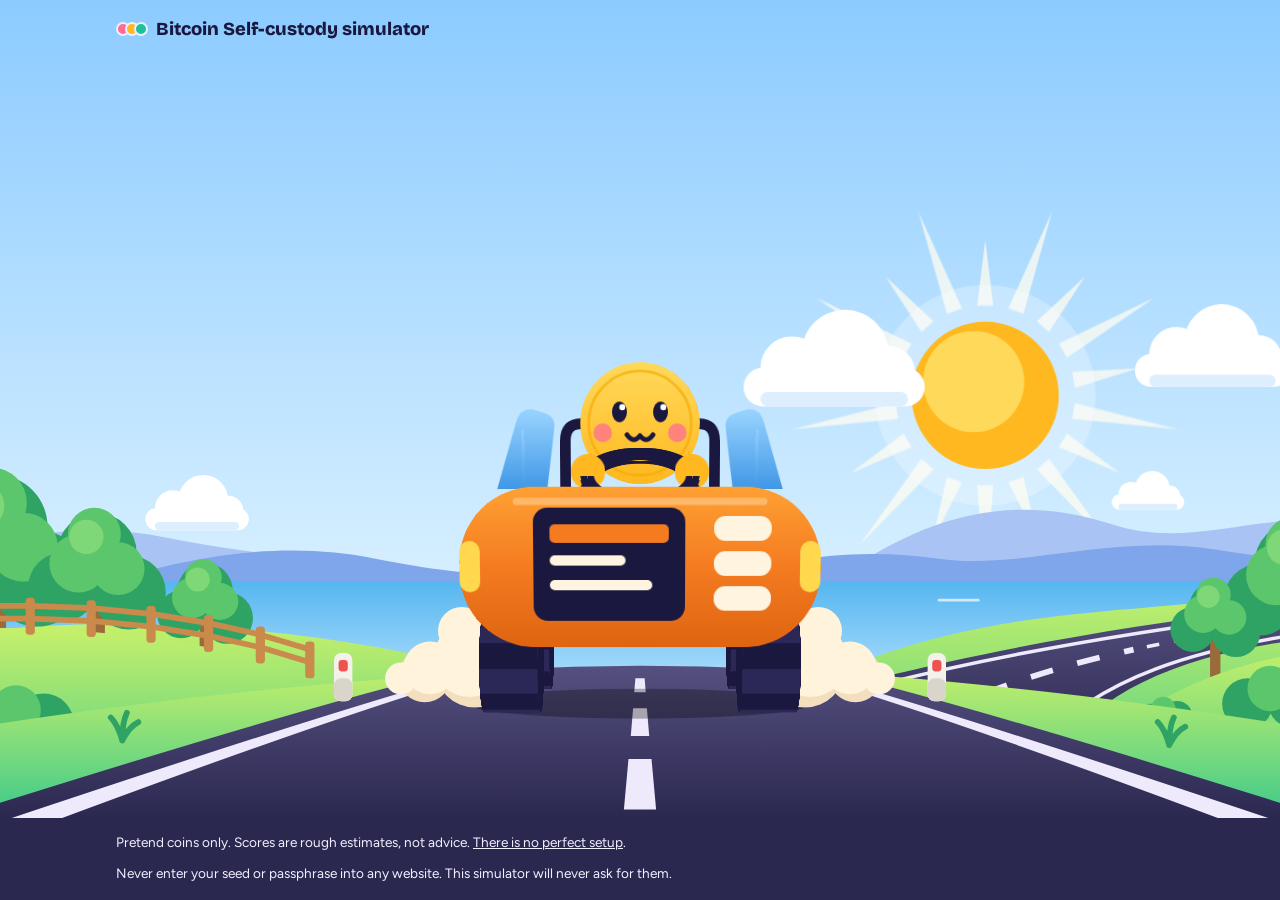
==== commit 2de5b5f8: "Hide step links on the landing screen and move LANDING.md to docs The header on the first screen sho" ====
--- a/src/index.html
+++ b/src/index.html
@@ -9,7 +9,7 @@
 <body>
 <div class="wrap">
   <div class="top">
-    <div class="brand"><i><b style="background:var(--k0)"></b><b style="background:var(--k1)"></b><b style="background:var(--k2)"></b></i>Bitcoin Self-custody simulator</div>
+    <div class="brand"><i><b style="background:var(--k1)"></b><b style="background:var(--k0)"></b><b style="background:var(--k2)"></b></i>Bitcoin Self-custody simulator</div>
     <ol class="steps" id="steps"></ol>
   </div>
   <div class="grid">
--- a/src/styles.css
+++ b/src/styles.css
@@ -270,6 +270,7 @@
 .btn.cta:active{transform:translateY(5px);box-shadow:0 1px 0 var(--ink)}
 .landing .wrap{min-height:100svh;display:flex;flex-direction:column;padding-bottom:0}
 .landing .grid{position:relative;z-index:1}
+.landing .steps{display:none} /* no step links on the first screen; they come back from the second screen on */
 .landing #scene{display:block;position:relative;flex:1;min-height:260px;width:100vw;margin:0 0 0 calc(50% - 50vw);pointer-events:none}
 #scene svg{position:absolute;inset:0;width:100%;height:100%;display:block;overflow:visible}
 .landing footer{position:relative;isolation:isolate;margin:0;padding:14px 0 16px;color:#F1EFFF}
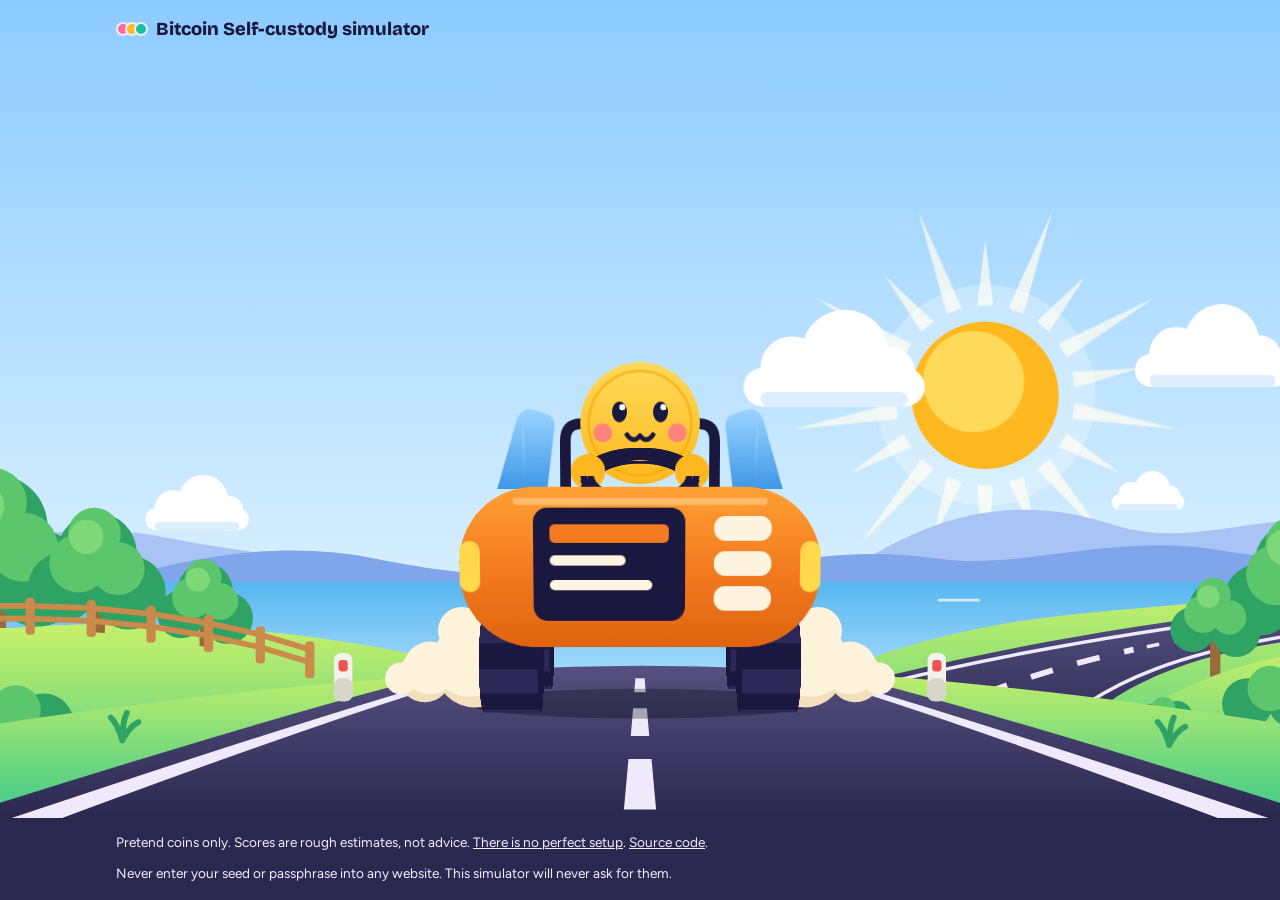
==== commit 00d54735: "Make the map fill the Today screen and extend its onboarding The map now fills the whole Today scree" ====
--- a/src/index.html
+++ b/src/index.html
@@ -79,13 +79,18 @@
     </svg>
   </div>
   <footer>
-    <span>Pretend coins only. Scores are rough estimates, not advice. <button data-act="perfect">There is no perfect setup</button>.</span>
+    <span>Pretend coins only. Scores are rough estimates, not advice. <button data-act="perfect">There is no perfect setup</button>. <a href="https://github.com/rolznz/bitcoin-self-custody-simulator" target="_blank" rel="noopener">Source code</a>.</span>
     <button data-act="reset" id="reset" hidden>Start over</button>
     <span style="flex-basis:100%">Never enter your seed or passphrase into any website. This simulator will never ask for them.</span>
   </footer>
 </div>
 <dialog id="how" aria-labelledby="howtitle"></dialog>
+<dialog id="sim" aria-label="Simulate a disaster"></dialog>
+<dialog id="edit" aria-label="Edit current setup"></dialog>
+<dialog id="scores" aria-label="Scoreboard"></dialog>
+<dialog id="mapitem" aria-label="About this item"></dialog>
 <script src="model.js"></script>
+<script src="map.js"></script>
 <script src="ui.js"></script>
 </body>
 </html>
--- a/src/styles.css
+++ b/src/styles.css
@@ -105,6 +105,17 @@
 .info{position:absolute;top:12px;right:12px;width:28px;height:28px;border-radius:50%;border:1.5px solid var(--line);background:var(--surface);color:var(--ink);font-family:var(--display);font-weight:800;cursor:pointer;line-height:1}
 dialog{border:0;border-radius:22px;padding:0;background:var(--surface);color:var(--ink);width:min(580px,calc(100vw - 24px));max-height:min(88vh,780px)}
 dialog::backdrop{background:rgba(20,18,48,.55)}
+.simbody{padding:18px;display:grid;gap:12px}
+#edit{background:var(--bg)} /* the form is made of white cards, so the dialog behind them is tinted */
+.simbody h4{margin:6px 0 -4px;font-size:.78rem;letter-spacing:.08em;text-transform:uppercase;color:var(--muted)}
+.simhead{display:flex;align-items:center;gap:10px}.simhead .emo{font-size:1.6rem}.simhead h3{flex:1;font-size:1.15rem}
+.simx{border:0;background:var(--soft);color:var(--ink);width:36px;height:36px;border-radius:50%;font-size:1.3rem;line-height:1;cursor:pointer}
+.dsurprise{font-size:1.05rem;border:3px solid var(--ink);box-shadow:0 5px 0 var(--ink);transition:transform .12s,box-shadow .12s}
+.dsurprise:active{transform:translateY(4px);box-shadow:0 1px 0 var(--ink)}
+.dtiles{display:grid;grid-template-columns:repeat(auto-fill,minmax(150px,1fr));gap:8px}
+.dtile{display:grid;grid-template-columns:auto 1fr;align-items:center;gap:10px;text-align:left;border:0;border-radius:14px;padding:10px 12px;background:var(--soft);color:var(--ink);font-size:.86rem;font-weight:600;line-height:1.25;cursor:pointer;transition:transform .1s,background .1s}
+.dtile span{font-size:1.5rem}
+.dtile:hover{background:var(--line);transform:translateY(-1px)}
 .how{padding:20px;display:grid;gap:14px}
 .howhead{display:flex;justify-content:space-between;align-items:center;gap:10px}
 .howhead h2{font-size:1.3rem}
@@ -241,7 +252,7 @@
 #fb{min-height:120px}
 textarea{width:100%;border-radius:12px;border:1.5px solid var(--line);background:var(--surface);padding:10px;min-height:70px;resize:vertical}
 footer{margin:28px 0 12px;display:flex;justify-content:space-between;gap:12px;flex-wrap:wrap;color:var(--muted);font-size:.85rem}
-footer button{background:none;border:0;text-decoration:underline;cursor:pointer;color:inherit;padding:0}
+footer button,footer a{background:none;border:0;text-decoration:underline;cursor:pointer;color:inherit;padding:0}
 
 @media (max-width:820px){
   .grid{grid-template-columns:minmax(0,1fr)}
@@ -261,6 +272,99 @@
   .cell::before{content:attr(data-who);display:block;font-size:.75rem;color:var(--muted)}
 }
 @media (max-width:380px){.key select{padding:8px 6px;font-size:.86rem}.key{padding:12px}}
+/* ---------- map of a setup, see map.js ---------- */
+/* On the Today screen the map fills everything between the header and the footer, edge to edge. The sea is the
+   card's own background, so it carries on past the drawing on screens that are wider or taller than the picture. */
+.sr{position:absolute;width:1px;height:1px;overflow:hidden;clip-path:inset(50%)}
+body.mapscreen{overflow-x:clip;background:linear-gradient(#7EC8FF,#4FA9EE) no-repeat #4FA9EE} /* the sea is the whole page, behind the header and footer too */
+body.mapscreen::before{background:#7EC8FF}
+/* the sea is the same in light and dark themes, so the text on it is always dark */
+.mapscreen .brand,.mapscreen footer,.mapscreen .steps button:not([aria-current]){color:#1B1840}
+.mapscreen .steps button[aria-current]{background:#1B1840;color:#fff}
+.mapscreen .brand i b{border-color:#7EC8FF}
+.mapscreen .wrap{min-height:100svh;display:flex;flex-direction:column}
+.mapscreen .grid{flex:1;display:flex;align-items:stretch}.mapscreen .score{display:none}
+.mapscreen .stage{flex:1;display:flex;flex-direction:column}
+.mapscreen footer{margin-top:14px}
+.mapcard{position:relative;flex:1;min-height:440px;width:100vw;margin:0 0 0 calc(50% - 50vw);overflow:hidden}
+.map{position:absolute;inset:8px 0 64px;width:100%;height:calc(100% - 72px);display:block}
+.mapscore{position:absolute;left:14px;bottom:14px;display:flex;gap:14px;align-items:center;height:48px;padding:0 16px;border-radius:24px;border:3px solid #1B1840;background:#fff;color:#1B1840;box-shadow:0 4px 0 #1B1840;font-size:.9rem;cursor:pointer;transition:transform .12s,box-shadow .12s}
+.mapscore:hover{transform:translateY(-2px);box-shadow:0 6px 0 #1B1840}
+.mapscore span{display:inline-flex;align-items:center;gap:6px;white-space:nowrap}
+.mapscore i{width:12px;height:12px;border-radius:50%}
+.mapintro .mapscore{opacity:0;pointer-events:none}.mapfresh .mapscore{animation:mapin .5s both}
+@media (max-width:760px){
+  .mapcard{min-height:520px}
+  .map{inset:4px 0 132px;height:calc(100% - 136px)}
+  .mapscore{left:10px;right:10px;bottom:72px;justify-content:center}
+}
+/* the full scoreboard inside its dialog: undo the sticky side panel and the narrow-screen summary */
+.scorefull.score{position:static;order:0;margin:0;padding:0;border-radius:0;box-shadow:none;background:none;display:grid;gap:14px}
+.scorefull.score h2,.scorefull .info{display:none} /* the dialog has its own title, and "See more details" replaces the i button */
+.scoremore .how{padding:0}.scoremore .howhead .x,.scoremore .seg{display:none}
+.scoremore{border-top:2px solid var(--line);padding-top:14px}
+.scorefull.score .worry,.scorefull.score .note{display:block}.scorefull.score .effort{display:grid}
+.scorefull.score .meters{display:grid;grid-template-columns:1fr;gap:14px}
+.share a{color:var(--primary);font-weight:700;overflow-wrap:anywhere}
+.map text{font-family:var(--body);fill:#1B1840}
+.maptap{cursor:pointer}
+.mappulse{transform-box:fill-box;transform-origin:50% 100%}
+@media (prefers-reduced-motion:no-preference){.mappulse{animation:mappulse 2.4s ease-in-out var(--t,0s) infinite}}
+@keyframes mappulse{0%,60%,100%{transform:scale(1)}30%{transform:scale(1.12)}}
+.maptools{position:absolute;bottom:14px;right:12px;display:flex;gap:10px} /* bottom right is open sea on every map */
+.maptool{min-width:48px;height:48px;padding:0 9px;border-radius:24px;border:3px solid #1B1840;background:#fff;color:#1B1840;box-shadow:0 4px 0 #1B1840;display:inline-flex;align-items:center;justify-content:center;gap:6px;font-weight:700;font-size:.92rem;line-height:1;cursor:pointer;transition:transform .12s,box-shadow .12s}
+.maptool span{font-size:1.3rem}
+.maptool span+*,.maptool span:not(:only-child){margin-right:0}
+/* the introduction: everything starts hidden and arrives beat by beat, see runMapIntro() in ui.js */
+.mapstep{transform-box:fill-box;transform-origin:50% 100%}
+.mapintro .map{pointer-events:none}
+.mapintro .maptap:has(.in),.mapintro .maptap.in{pointer-events:auto} /* a thing can be opened as soon as it has arrived */
+.mapintro .mapstep,.mapintro .maptool{opacity:0}
+.mapintro .maptool.in{opacity:1}
+.mapintro .maptools{pointer-events:none} /* buttons must not catch the click that continues the introduction */
+.mapline{position:absolute;inset:0;width:100%;height:100%;pointer-events:none;overflow:visible}
+.mapline line{stroke:#fff;stroke-width:5;stroke-linecap:round;opacity:.6;stroke-dasharray:1;animation:mapline .25s ease-out both}
+.mapline circle{fill:#fff;opacity:.6;animation:mapcap0 .2s .2s both}
+@keyframes mapline{from{stroke-dashoffset:1}to{stroke-dashoffset:0}}
+@keyframes mapcap0{from{opacity:0}to{opacity:.6}}
+.mapintro .mapstep.in{opacity:1;animation:mapin .5s both}
+.mapintro .mapstep.in.was{animation:none} /* already there before a redraw: no second entrance */
+.mapfresh .maptool{animation:mapin .5s both}.mapfresh .maptool+.maptool{animation-delay:.12s}
+.mapcap{position:absolute;left:50%;bottom:16px;transform:translateX(-50%);max-width:calc(100% - 24px);background:#1B1840;color:#fff;font-family:var(--display);font-weight:700;font-size:1.15rem;padding:10px 18px;border-radius:16px;border:0;text-align:center;opacity:0;cursor:pointer}
+.mapintro{cursor:pointer}
+.mapcap span{display:inline-block;margin-left:10px;color:#FFD84D}
+@media (prefers-reduced-motion:no-preference){.mapcap span{animation:mapnudge .9s ease-in-out infinite}}
+@keyframes mapnudge{0%,100%{transform:translateX(0)}50%{transform:translateX(5px)}}
+.mapcap.in{opacity:1;animation:mapcap .35s both}
+.mapcap.up{bottom:112px}
+/* the way forward is filled in and set a little apart from the two things to do on this screen */
+.maptool.next{background:var(--primary);color:var(--on-primary);padding:0 16px;margin-left:8px}
+@media (max-width:760px){ /* phones: score chip, then the two tools side by side, then the way forward on its own row */
+  .maptools{left:10px;right:10px;justify-content:center;gap:8px;flex-wrap:wrap}
+  .maptool{flex:1;font-size:.86rem}.maptool.next{flex-basis:100%;margin-left:0}
+  .mapscore{bottom:132px}
+  .map{inset:4px 0 190px;height:calc(100% - 194px)}
+  .mapcard{min-height:560px}
+  .mapcap{bottom:14px;font-size:1rem;width:calc(100% - 24px)}
+  .mapcap.up{bottom:158px}
+}
+@keyframes mapin{0%{opacity:0;transform:translateY(-34px) scale(.6)}60%{opacity:1;transform:translateY(3px) scale(1.06)}100%{opacity:1;transform:none}}
+@keyframes mapcap{from{opacity:0;transform:translateX(-50%) translateY(8px)}to{opacity:1;transform:translateX(-50%)}}
+.maptool:hover{transform:translateY(-2px);box-shadow:0 6px 0 #1B1840}
+.maptool:active,.maptool[aria-pressed="true"]{transform:translateY(3px);box-shadow:0 1px 0 #1B1840;background:#FFD84D}
+#mapitem{width:auto;min-width:min(260px,calc(100vw - 24px));max-width:min(340px,calc(100vw - 24px));border-radius:18px;overflow:visible}
+.mappop{padding:18px 20px;display:grid;gap:10px}
+.mappop h3{font-size:1.1rem}.mappop p{margin:0;color:var(--muted);font-size:.92rem}
+.mappop button{justify-self:start}
+.mapkb{display:inline-grid;place-items:center;width:20px;height:20px;border-radius:50%;font-size:.72rem;font-weight:800;color:#1B1840;margin:0 6px 0 0;vertical-align:1px}
+.mappop h3 .mapkb{margin:0 0 0 4px}
+.maprow{display:flex;justify-content:space-between;align-items:center;gap:14px;font-weight:600}
+.maprow span:last-child,.mapsheet{font-family:"Bradley Hand","Segoe Print","Comic Sans MS",cursive;font-size:1.1rem}
+.mapsheet{background:#FFFDF2;color:#1B1840;border-radius:4px;padding:12px 14px;columns:2;transform:rotate(-2deg);box-shadow:3px 4px 0 rgb(0 0 0/.12)}
+.mapseed{position:relative;padding-right:58px}
+.maprick{position:absolute;right:-8px;top:10px;width:68px;height:68px;background:url(img/rick.png) center/cover;border:4px solid #fff;border-radius:4px;box-shadow:2px 3px 0 rgb(0 0 0/.18);transform:rotate(7deg)}
+.mapsheet small{color:#8E8AB8;font-family:var(--body);font-size:.7rem}
+.mapplate{background:#B8C2D4;border-radius:4px;padding:12px 14px;columns:2;font-family:ui-monospace,monospace;font-weight:700;letter-spacing:.08em;text-transform:uppercase;color:#4A566E;box-shadow:inset 0 -6px 0 #8E9AB0}
 /* ---------- landing scene ---------- */
 #scene{display:none}
 body.landing{overflow-x:clip;background:linear-gradient(var(--sky),var(--sky2) 62%) no-repeat var(--sky2)}
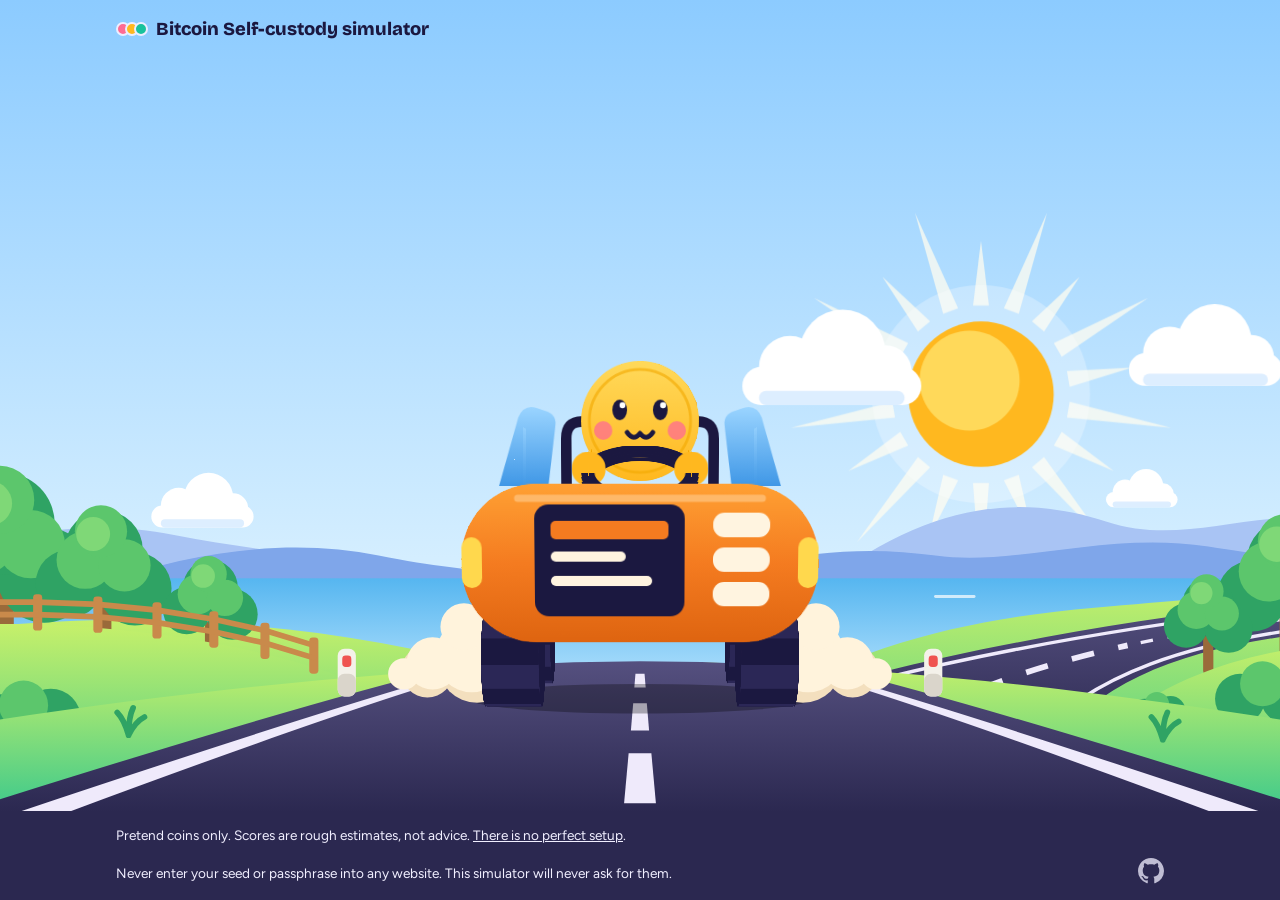
==== commit f7e377e0: "Add a Help button on the map and make its onboarding interactive On the map screen the footer is rep" ====
--- a/src/index.html
+++ b/src/index.html
@@ -79,9 +79,10 @@
     </svg>
   </div>
   <footer>
-    <span>Pretend coins only. Scores are rough estimates, not advice. <button data-act="perfect">There is no perfect setup</button>. <a href="https://github.com/rolznz/bitcoin-self-custody-simulator" target="_blank" rel="noopener">Source code</a>.</span>
+    <span>Pretend coins only. Scores are rough estimates, not advice. <button data-act="perfect">There is no perfect setup</button>.</span>
     <button data-act="reset" id="reset" hidden>Start over</button>
-    <span style="flex-basis:100%">Never enter your seed or passphrase into any website. This simulator will never ask for them.</span>
+    <span class="foot2"><span>Never enter your seed or passphrase into any website. This simulator will never ask for them.</span>
+      <a class="gh" href="https://github.com/rolznz/bitcoin-self-custody-simulator" target="_blank" rel="noopener" aria-label="Source code on GitHub" title="Source code on GitHub"><svg viewBox="0 0 16 16" aria-hidden="true"><path d="M8 0c4.42 0 8 3.58 8 8a8.013 8.013 0 0 1-5.45 7.59c-.4.08-.55-.17-.55-.38 0-.27.01-1.13.01-2.2 0-.75-.25-1.23-.54-1.48 1.78-.2 3.65-.88 3.65-3.95 0-.88-.31-1.59-.82-2.15.08-.2.36-1.02-.08-2.12 0 0-.67-.22-2.2.82-.64-.18-1.32-.27-2-.27-.68 0-1.36.09-2 .27-1.53-1.03-2.2-.82-2.2-.82-.44 1.1-.16 1.92-.08 2.12-.51.56-.82 1.28-.82 2.15 0 3.06 1.86 3.75 3.64 3.95-.23.2-.44.55-.51 1.07-.46.21-1.61.55-2.33-.66-.15-.24-.6-.83-1.23-.82-.67.01-.27.38.01.53.34.19.73.9.82 1.13.16.45.68 1.31 2.69.94 0 .67.01 1.3.01 1.49 0 .21-.15.45-.55.38A7.995 7.995 0 0 1 0 8c0-4.42 3.58-8 8-8Z"/></svg></a></span>
   </footer>
 </div>
 <dialog id="how" aria-labelledby="howtitle"></dialog>
@@ -89,6 +90,7 @@
 <dialog id="edit" aria-label="Edit current setup"></dialog>
 <dialog id="scores" aria-label="Scoreboard"></dialog>
 <dialog id="mapitem" aria-label="About this item"></dialog>
+<dialog id="help" aria-label="Help"></dialog>
 <script src="model.js"></script>
 <script src="map.js"></script>
 <script src="ui.js"></script>
--- a/src/styles.css
+++ b/src/styles.css
@@ -252,6 +252,10 @@
 #fb{min-height:120px}
 textarea{width:100%;border-radius:12px;border:1.5px solid var(--line);background:var(--surface);padding:10px;min-height:70px;resize:vertical}
 footer{margin:28px 0 12px;display:flex;justify-content:space-between;gap:12px;flex-wrap:wrap;color:var(--muted);font-size:.85rem}
+.foot2{flex-basis:100%;display:flex;justify-content:space-between;align-items:flex-end;gap:16px} /* last line: the warning, and the GitHub mark in the bottom right corner */
+.gh{flex:none;display:inline-flex;color:inherit;opacity:.75;transition:opacity .12s,transform .12s}
+.gh:hover{opacity:1;transform:scale(1.1)}
+.gh svg{width:26px;height:26px;fill:currentColor;display:block}
 footer button,footer a{background:none;border:0;text-decoration:underline;cursor:pointer;color:inherit;padding:0}
 
 @media (max-width:820px){
@@ -260,7 +264,7 @@
   .score{order:-1;padding:12px;gap:8px;top:env(safe-area-inset-top,0px);border-radius:0 0 18px 18px;margin:0 -16px;box-shadow:0 6px 0 var(--bg)}
   .score h2,.score .worry,.score .effort,.score .note{display:none}
   .info{top:6px;right:8px;width:24px;height:24px;font-size:.8rem}
-  footer #reset{order:3}
+  footer #reset{order:3}footer .foot2{order:4} /* the line with the GitHub mark stays last, so the mark keeps the corner */
   .sumgrid{grid-template-columns:1fr}
   .score .meters{display:grid;grid-template-columns:1fr 1fr;gap:12px}
   .bar{grid-template-columns:44px 1fr 24px;gap:5px}
@@ -285,7 +289,9 @@
 .mapscreen .wrap{min-height:100svh;display:flex;flex-direction:column}
 .mapscreen .grid{flex:1;display:flex;align-items:stretch}.mapscreen .score{display:none}
 .mapscreen .stage{flex:1;display:flex;flex-direction:column}
-.mapscreen footer{margin-top:14px}
+.mapscreen footer{display:none} /* on this screen the footer's contents are behind the Help button on the map */
+.mapscreen .wrap{padding-bottom:0}
+#help p{margin:0}.helpgh{margin-left:auto;display:inline-flex} /* the same GitHub mark as the footer, at the right of the button row */
 .mapcard{position:relative;flex:1;min-height:440px;width:100vw;margin:0 0 0 calc(50% - 50vw);overflow:hidden}
 .map{position:absolute;inset:8px 0 64px;width:100%;height:calc(100% - 72px);display:block}
 .mapscore{position:absolute;left:14px;bottom:14px;display:flex;gap:14px;align-items:center;height:48px;padding:0 16px;border-radius:24px;border:3px solid #1B1840;background:#fff;color:#1B1840;box-shadow:0 4px 0 #1B1840;font-size:.9rem;cursor:pointer;transition:transform .12s,box-shadow .12s}
@@ -321,7 +327,9 @@
 .mapintro .maptap:has(.in),.mapintro .maptap.in{pointer-events:auto} /* a thing can be opened as soon as it has arrived */
 .mapintro .mapstep,.mapintro .maptool{opacity:0}
 .mapintro .maptool.in{opacity:1}
-.mapintro .maptools{pointer-events:none} /* buttons must not catch the click that continues the introduction */
+.mapintro .maptools{pointer-events:none} /* buttons not yet introduced must not catch the click that continues the introduction */
+.mapintro .maptool.in{pointer-events:auto} /* once its caption has introduced it, a button works */
+body:has(dialog[open]) .mapcap,body:has(dialog[open]) .mapline{visibility:hidden} /* a dialog has the player's full attention */
 .mapline{position:absolute;inset:0;width:100%;height:100%;pointer-events:none;overflow:visible}
 .mapline line{stroke:#fff;stroke-width:5;stroke-linecap:round;opacity:.6;stroke-dasharray:1;animation:mapline .25s ease-out both}
 .mapline circle{fill:#fff;opacity:.6;animation:mapcap0 .2s .2s both}
@@ -332,8 +340,12 @@
 .mapfresh .maptool{animation:mapin .5s both}.mapfresh .maptool+.maptool{animation-delay:.12s}
 .mapcap{position:absolute;left:50%;bottom:16px;transform:translateX(-50%);max-width:calc(100% - 24px);background:#1B1840;color:#fff;font-family:var(--display);font-weight:700;font-size:1.15rem;padding:10px 18px;border-radius:16px;border:0;text-align:center;opacity:0;cursor:pointer}
 .mapintro{cursor:pointer}
-.mapcap span{display:inline-block;margin-left:10px;color:#FFD84D}
-@media (prefers-reduced-motion:no-preference){.mapcap span{animation:mapnudge .9s ease-in-out infinite}}
+/* the caption is a bar: back arrow (from the second step on), the words, and the arrow that continues */
+.mapcap{display:flex;align-items:center;justify-content:center;gap:8px}
+.mapcap button{flex:none;border:0;background:none;font:inherit;line-height:1;cursor:pointer;padding:6px 8px;border-radius:10px}
+.mapcap button:hover{background:rgb(255 255 255/.14)}
+.mapnext{color:#FFD84D}.mapback{color:#fff;opacity:.75}
+@media (prefers-reduced-motion:no-preference){.mapnext{animation:mapnudge .9s ease-in-out infinite}}
 @keyframes mapnudge{0%,100%{transform:translateX(0)}50%{transform:translateX(5px)}}
 .mapcap.in{opacity:1;animation:mapcap .35s both}
 .mapcap.up{bottom:112px}
@@ -341,7 +353,8 @@
 .maptool.next{background:var(--primary);color:var(--on-primary);padding:0 16px;margin-left:8px}
 @media (max-width:760px){ /* phones: score chip, then the two tools side by side, then the way forward on its own row */
   .maptools{left:10px;right:10px;justify-content:center;gap:8px;flex-wrap:wrap}
-  .maptool{flex:1;font-size:.86rem}.maptool.next{flex-basis:100%;margin-left:0}
+  .maptool{flex:1;font-size:.86rem}.maptool.next{flex:1 1 60%;margin-left:0;order:3}
+  .maptool[data-act="help"]{flex:0 0 auto;order:2} /* Help shares the last row with the way forward */
   .mapscore{bottom:132px}
   .map{inset:4px 0 190px;height:calc(100% - 194px)}
   .mapcard{min-height:560px}
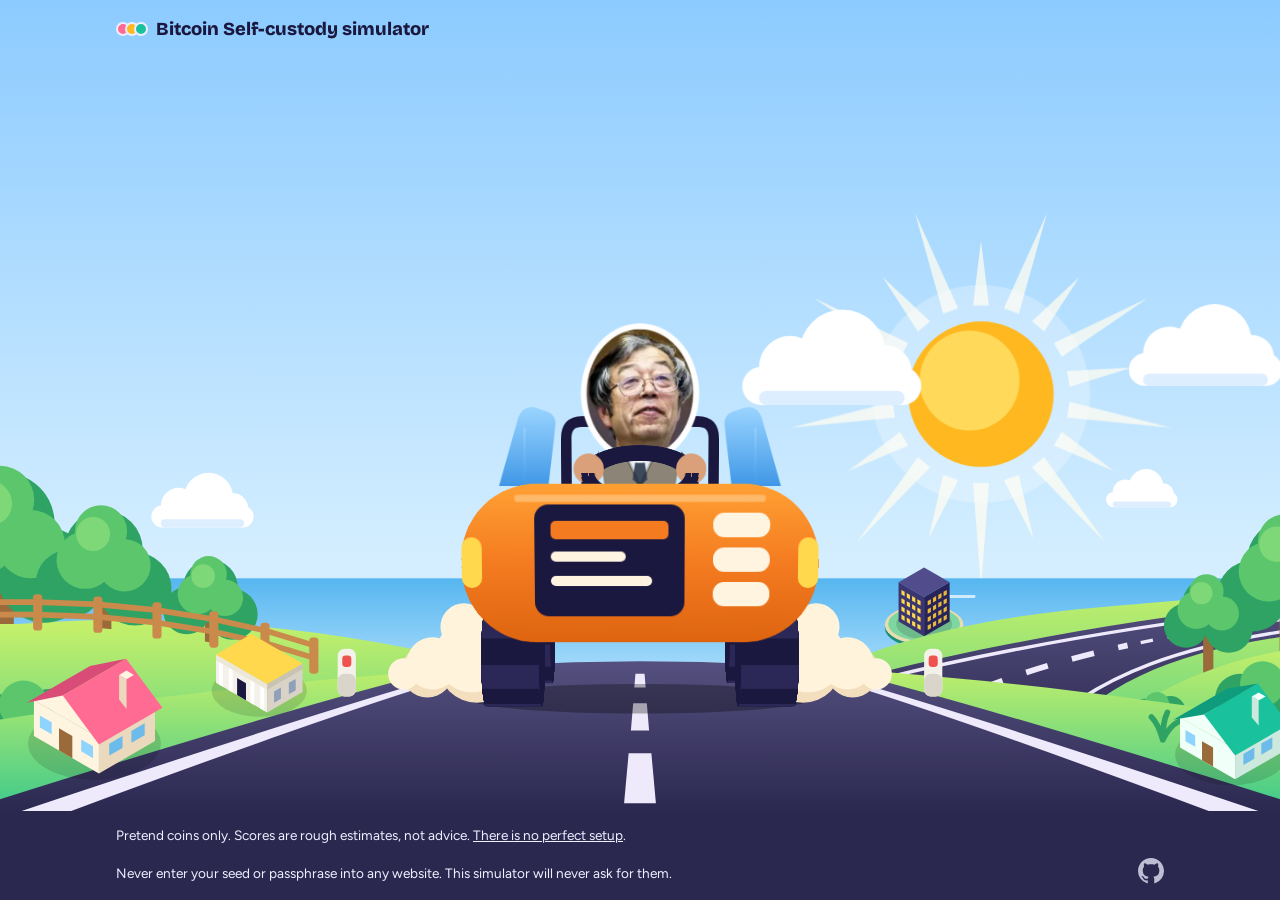
==== commit 7eae6120: "Set the landing on the map's island and make the map zoomable The landing and the map now share a wo" ====
--- a/src/index.html
+++ b/src/index.html
@@ -20,7 +20,6 @@
     <svg viewBox="0 150 1200 450" preserveAspectRatio="xMidYMax slice">
       <defs>
         <linearGradient id="sc-gg" x1="0" y1="0" x2="0" y2="1"><stop offset="0" style="stop-color:var(--g1)"/><stop offset="1" style="stop-color:var(--g2)"/></linearGradient><linearGradient id="sc-gr" x1="0" y1="0" x2="0" y2="1"><stop offset="0" style="stop-color:var(--road1)"/><stop offset="1" style="stop-color:var(--road2)"/></linearGradient><linearGradient id="sc-gs" x1="0" y1="0" x2="0" y2="1"><stop offset="0" style="stop-color:var(--sea1)"/><stop offset="1" style="stop-color:var(--sea2)"/></linearGradient>
-        
         <clipPath id="sc-cm"><path d="M620 600C700 470 860 432 1000 420S1200 402 1260 398V600Z"/></clipPath>
       </defs>
       <!-- sky: stars at night, the sun with its rays (the moon at night), clouds -->
@@ -33,9 +32,7 @@
         <circle r="96" fill="#fff" opacity=".28"/><circle r="64" fill="var(--sun)"/><circle class="sc-day" cx="-10" cy="-12" r="44" fill="#FFD95A"/>
       </g>
       <g class="sc-cloud" style="--d:46s;--x:34px"><g transform="translate(690 208) scale(1.05)"><g fill="var(--cloud)"><rect width="150" height="32" rx="16"/><circle cx="40" cy="0" r="26"/><circle cx="84" cy="-12" r="36"/><circle cx="120" cy="4" r="22"/></g><rect x="14" y="20" width="122" height="12" rx="6" fill="var(--cloud2)"/></g></g><g class="sc-cloud" style="--d:60s;--x:-28px"><g transform="translate(1030 196) scale(0.9)"><g fill="var(--cloud)"><rect width="150" height="32" rx="16"/><circle cx="40" cy="0" r="26"/><circle cx="84" cy="-12" r="36"/><circle cx="120" cy="4" r="22"/></g><rect x="14" y="20" width="122" height="12" rx="6" fill="var(--cloud2)"/></g></g><g class="sc-cloud" style="--d:38s;--x:22px"><g transform="translate(170 330) scale(0.6)"><g fill="var(--cloud)"><rect width="150" height="32" rx="16"/><circle cx="40" cy="0" r="26"/><circle cx="84" cy="-12" r="36"/><circle cx="120" cy="4" r="22"/></g><rect x="14" y="20" width="122" height="12" rx="6" fill="var(--cloud2)"/></g></g><g class="sc-cloud" style="--d:52s;--x:-18px"><g transform="translate(1010 318) scale(0.42)"><g fill="var(--cloud)"><rect width="150" height="32" rx="16"/><circle cx="40" cy="0" r="26"/><circle cx="84" cy="-12" r="36"/><circle cx="120" cy="4" r="22"/></g><rect x="14" y="20" width="122" height="12" rx="6" fill="var(--cloud2)"/></g></g>
-      <!-- distant mountains and the sea -->
-      <g fill="var(--m2)"><path d="M-60 400C40 352 110 340 190 356S330 372 420 400Z"/><path d="M760 400C850 330 930 318 1010 344S1150 320 1260 350V400Z"/></g>
-      <g fill="var(--m1)"><path d="M120 400C220 366 300 360 370 374S470 386 540 400Z"/><path d="M640 400C720 372 790 364 860 374S1010 352 1100 366S1220 380 1260 384V400Z"/></g>
+      <!-- the sea -->
       <rect x="-60" y="394" width="1320" height="110" fill="url(#sc-gs)"/>
       <g fill="none" stroke="#fff" stroke-width="2.500" stroke-linecap="round" opacity=".7"><path class="sc-glint" style="--t:0s" d="M470 412h44"/><path class="sc-glint" style="--t:-1.4s" d="M500 424h26"/><path class="sc-glint" style="--t:-2.6s" d="M560 408h30"/><path class="sc-glint" style="--t:-0.8s" d="M700 416h40"/><path class="sc-glint" style="--t:-3.1s" d="M730 430h22"/><path class="sc-glint" style="--t:-2s" d="M860 410h34"/></g>
       <!-- sailboats crossing the sea, and birds crossing the sky -->
@@ -43,7 +40,10 @@
       <g fill="none" stroke="var(--bird)" stroke-width="2" stroke-linecap="round" stroke-linejoin="round">
         <g class="sc-birds" style="--x0:-40px;--y0:330px;--x1:1240px;--y1:286px;--d:26s;--t:3s"><path class="sc-flap" style="--t:0s" transform="translate(0 0) scale(1.60)" d="M-9 -4Q-4 -7 0 0Q4 -7 9 -4"/><path class="sc-flap" style="--t:-0.2s" transform="translate(26 12) scale(1.28)" d="M-9 -4Q-4 -7 0 0Q4 -7 9 -4"/></g><g class="sc-birds" style="--x0:1240px;--y0:300px;--x1:-40px;--y1:322px;--d:34s;--t:9s"><path class="sc-flap" style="--t:-0.1s" transform="translate(0 0) scale(1.44)" d="M-9 -4Q-4 -7 0 0Q4 -7 9 -4"/><path class="sc-flap" style="--t:-0.3s" transform="translate(-24 10) scale(1.12)" d="M-9 -4Q-4 -7 0 0Q4 -7 9 -4"/><path class="sc-flap" style="--t:0s" transform="translate(-30 -12) scale(1.20)" d="M-9 -4Q-4 -7 0 0Q4 -7 9 -4"/></g><g class="sc-birds" style="--x0:-40px;--y0:300px;--x1:1240px;--y1:330px;--d:30s;--t:15s"><path class="sc-flap" style="--t:-0.25s" transform="translate(0 0) scale(1.12)" d="M-9 -4Q-4 -7 0 0Q4 -7 9 -4"/></g><g class="sc-birds" style="--x0:1240px;--y0:340px;--x1:-40px;--y1:296px;--d:38s;--t:21s"><path class="sc-flap" style="--t:0s" transform="translate(0 0) scale(1.36)" d="M-9 -4Q-4 -7 0 0Q4 -7 9 -4"/><path class="sc-flap" style="--t:-0.15s" transform="translate(22 -10) scale(1.04)" d="M-9 -4Q-4 -7 0 0Q4 -7 9 -4"/><path class="sc-flap" style="--t:-0.35s" transform="translate(40 6) scale(1.12)" d="M-9 -4Q-4 -7 0 0Q4 -7 9 -4"/><path class="sc-flap" style="--t:-0.05s" transform="translate(58 -6) scale(0.96)" d="M-9 -4Q-4 -7 0 0Q4 -7 9 -4"/></g>
       </g>
-      <g></g>
+      <!-- This is the map's island seen from up on a hill, looking down, so the map's own buildings fit as they are: ui.js
+           fills each of these from SetupMap.landmark(). Keep every roof at or below the horizon (y=394), or it stops
+           looking like a view from above. Here, the company on its own small island out in the bay. -->
+      <g id="sc-company" class="sc-far" transform="translate(850 432) scale(.36)"></g>
       <!-- green shore: a low hill on the left, and on the right the hill the road comes round -->
       <path fill="url(#sc-gg)" d="M-60 600V452C80 418 300 424 480 476V600Z"/>
       <path fill="url(#sc-gg)" d="M620 600C700 470 860 432 1000 420S1200 402 1260 398V600Z"/>
@@ -73,10 +73,17 @@
       </g>
       <g transform="translate(342 492)"><rect x="-8" y="-36" width="16" height="42" rx="6" fill="#F4F1EA"/><rect x="-8" y="-14" width="16" height="20" rx="6" fill="#DAD5CB"/><rect x="-4" y="-30" width="8" height="10" rx="3" fill="#EF5350"/></g><g transform="translate(858 492)"><rect x="-8" y="-36" width="16" height="42" rx="6" fill="#F4F1EA"/><rect x="-8" y="-14" width="16" height="20" rx="6" fill="#DAD5CB"/><rect x="-4" y="-30" width="8" height="10" rx="3" fill="#EF5350"/></g>
       <g fill="none" stroke="var(--bush)" stroke-width="5" stroke-linecap="round"><path class="sc-tuft" style="transform-origin:150px 532px" d="M150 532q-4 -14 -10 -20M150 532q0 -16 4 -24M150 532q6 -12 14 -16"/><path class="sc-tuft" style="transform-origin:1060px 536px;--t:-1.3s" d="M1060 536q-4 -14 -10 -20M1060 536q0 -16 4 -24M1060 536q6 -12 14 -16"/></g>
+      <!-- home and the bank on the left of the road, a friend's place on the right -->
+      <g id="sc-bank" class="sc-far" transform="translate(265 490) scale(.5)"></g>
+      <g id="sc-home" class="sc-far" transform="translate(120 535) scale(.75)"></g>
+      <g id="sc-friend" class="sc-far" transform="translate(1120 545) scale(.7)"></g>
       <!-- the car's shadow, and dust -->
       <ellipse id="sc-shadow" cx="600" cy="500" rx="150" ry="13" fill="#000" opacity=".3"/>
       <g class="sc-dust" style="transform-origin:470px 500px;--dx:-1"><g transform="translate(452 462) scale(1.15)"><g fill="#F3DFBE"><circle cx="4" cy="6" r="30"/><circle cx="-34" cy="12" r="20"/></g><g fill="#FFF3DC"><circle r="28"/><circle cx="-30" cy="6" r="20"/><circle cx="28" cy="8" r="18"/><circle cx="-6" cy="-22" r="18"/><circle cx="-52" cy="14" r="12"/></g></g></g><g class="sc-dust" style="transform-origin:730px 500px;--dx:1"><g transform="translate(1200 0) scale(-1 1)"><g transform="translate(452 462) scale(1.15)"><g fill="#F3DFBE"><circle cx="4" cy="6" r="30"/><circle cx="-34" cy="12" r="20"/></g><g fill="#FFF3DC"><circle r="28"/><circle cx="-30" cy="6" r="20"/><circle cx="28" cy="8" r="18"/><circle cx="-6" cy="-22" r="18"/><circle cx="-52" cy="14" r="12"/></g></g></g></g>
     </svg>
+    <!-- notes over the scene, shown one at a time: pen arrows naming things (drawn by ui.js), and what the driver says -->
+    <svg class="sc-notes" id="sc-notes" viewBox="0 150 1200 450" preserveAspectRatio="xMidYMax slice"></svg>
+    <div class="sc-note" id="sc-say" data-ms="5200"></div>
   </div>
   <footer>
     <span>Pretend coins only. Scores are rough estimates, not advice. <button data-act="perfect">There is no perfect setup</button>.</span>
--- a/src/styles.css
+++ b/src/styles.css
@@ -3,7 +3,7 @@
   --primary:#5438F0; --on-primary:#FFFFFF; --base-bar:#A7A4CB;
   --k0:#FFB81F; --k1:#FF6B93; --k2:#19C29D; --k3:#9A82FF; --k4:#45A9FF; --tok-ink:#1B1840;
   --low:#17A865; --yel:#E0B400; --mid:#F07F00; --high:#EF5350; --shade:#000;
-  --sky:#8CCBFF; --sky2:#D4EEFF; --sun:#FFB81F; --cloud:#FFFFFF; --cloud2:#DDEEFF; --g1:#C6F06A; --g2:#3CC98C; --road1:#55507F; --road2:#2B2850; --bush:#2FA364; --bush2:#5CC66C; --bush3:#7FD877; --m1:#7FA6EA; --m2:#A9C4F4; --sea1:#56B6F0; --sea2:#C2E8FF; --wood:#C98A4B; --wood2:#9A6A3A; --bird:#3B4C7A; --night:0;
+  --sky:#8CCBFF; --sky2:#D4EEFF; --sun:#FFB81F; --cloud:#FFFFFF; --cloud2:#DDEEFF; --g1:#C6F06A; --g2:#3CC98C; --road1:#55507F; --road2:#2B2850; --bush:#2FA364; --bush2:#5CC66C; --bush3:#7FD877; --sea1:#56B6F0; --sea2:#C2E8FF; --wood:#C98A4B; --wood2:#9A6A3A; --bird:#3B4C7A; --night:0;
   --display:"Bricolage Grotesque","Trebuchet MS",system-ui,sans-serif;
   --body:"Figtree",system-ui,-apple-system,"Segoe UI",sans-serif;
   box-sizing:border-box;
@@ -15,7 +15,7 @@
     --bg:#131129; --surface:#1E1B42; --soft:#28245A; --ink:#F1EFFF; --muted:#ACA8D8; --line:#37327A;
     --primary:#9C8AFF; --on-primary:#131129; --base-bar:#625E96;
     --low:#3DDC84; --yel:#FFE066; --mid:#FFA23D; --high:#FF6B6B; --shade:#fff;
-    --sky:#0C1030; --sky2:#1B2560; --sun:#EDEBFF; --cloud:#2C3478; --cloud2:#242B66; --g1:#1C8663; --g2:#0A4F44; --road1:#25224F; --road2:#0C0B22; --bush:#083F37; --bush2:#0D5647; --bush3:#136A56; --m1:#182058; --m2:#202A6A; --sea1:#16307A; --sea2:#1C3F8C; --wood:#5B4636; --wood2:#3E3026; --bird:#8E9AD0; --night:1;
+    --sky:#0C1030; --sky2:#1B2560; --sun:#EDEBFF; --cloud:#2C3478; --cloud2:#242B66; --g1:#1C8663; --g2:#0A4F44; --road1:#25224F; --road2:#0C0B22; --bush:#083F37; --bush2:#0D5647; --bush3:#136A56; --sea1:#16307A; --sea2:#1C3F8C; --wood:#5B4636; --wood2:#3E3026; --bird:#8E9AD0; --night:1;
   }
 }
 :root[data-theme="dark"]{
@@ -23,7 +23,7 @@
   --bg:#131129; --surface:#1E1B42; --soft:#28245A; --ink:#F1EFFF; --muted:#ACA8D8; --line:#37327A;
   --primary:#9C8AFF; --on-primary:#131129; --base-bar:#625E96;
   --low:#3DDC84; --yel:#FFE066; --mid:#FFA23D; --high:#FF6B6B; --shade:#fff;
-  --sky:#0C1030; --sky2:#1B2560; --sun:#EDEBFF; --cloud:#2C3478; --cloud2:#242B66; --g1:#1C8663; --g2:#0A4F44; --road1:#25224F; --road2:#0C0B22; --bush:#083F37; --bush2:#0D5647; --bush3:#136A56; --m1:#182058; --m2:#202A6A; --sea1:#16307A; --sea2:#1C3F8C; --wood:#5B4636; --wood2:#3E3026; --bird:#8E9AD0; --night:1;
+  --sky:#0C1030; --sky2:#1B2560; --sun:#EDEBFF; --cloud:#2C3478; --cloud2:#242B66; --g1:#1C8663; --g2:#0A4F44; --road1:#25224F; --road2:#0C0B22; --bush:#083F37; --bush2:#0D5647; --bush3:#136A56; --sea1:#16307A; --sea2:#1C3F8C; --wood:#5B4636; --wood2:#3E3026; --bird:#8E9AD0; --night:1;
 }
 *,*::before,*::after{box-sizing:border-box}
 html{scroll-padding-top:env(safe-area-inset-top,0px)}
@@ -201,20 +201,7 @@
 .lostbox{background:color-mix(in srgb,var(--high) 20%,var(--surface));border-radius:18px;padding:14px 16px;display:grid;gap:8px;justify-items:start}
 .receipt.warn{background:color-mix(in srgb,var(--mid) 26%,var(--surface))}
 /* disaster */
-.dctl{display:flex;gap:10px;align-items:center;flex-wrap:wrap;margin-top:12px}
-/* Disaster menu: our own list instead of a native <select>, whose popup is too tall for the screen and covers the control. */
-.dmenu{position:relative;flex:1 1 170px;min-width:0;max-width:100%}
-.dmenu summary{list-style:none;cursor:pointer;display:flex;justify-content:space-between;gap:8px;padding:8px 10px;border-radius:10px;border:1.5px solid var(--line);background:var(--surface);font-size:.95rem}
-.dmenu summary::-webkit-details-marker{display:none}
-.dmenu summary::after{content:"▾";color:var(--muted)}
-.dlist{position:absolute;z-index:5;left:0;right:0;top:calc(100% + 4px);max-height:min(320px,50vh);overflow:auto;display:grid;gap:2px;padding:6px;background:var(--surface);border:1.5px solid var(--line);border-radius:12px;box-shadow:0 8px 24px rgb(0 0 0/.18)}
-.dlist h4{margin:6px 8px 2px;font-family:var(--body);font-size:.75rem;text-transform:uppercase;letter-spacing:.04em;color:var(--muted)}
-.dlist button{text-align:left;border:0;background:none;padding:7px 8px;border-radius:8px;cursor:pointer;font-size:.92rem}
-.dlist button:hover,.dlist button.on{background:var(--soft)}
-.dhead{display:flex;gap:10px;align-items:center;margin-top:16px;font-size:1.1rem}
-.dhead .emo{font-size:1.8rem;line-height:1}
 .dcmp{display:grid;gap:10px;margin-top:10px}
-.dcmp.two{grid-template-columns:1fr 1fr}
 .dres{border-radius:16px;padding:14px}
 .dres.bad{background:color-mix(in srgb,var(--high) 16%,var(--surface))}
 .dres.ok{background:color-mix(in srgb,var(--low) 18%,var(--surface))}
@@ -237,8 +224,6 @@
 .report div{display:flex;gap:8px;align-items:flex-start}
 
 /* stress matrix */
-.verdict{font-family:var(--display);font-weight:800;font-size:clamp(1.5rem,4vw,2.2rem);line-height:1.1}
-.deltas{display:flex;flex-wrap:wrap;gap:8px;margin-top:10px}
 .mx{display:grid;gap:6px}
 .mx .head,.mx .ev{display:grid;grid-template-columns:minmax(0,1.2fr) minmax(0,1fr) minmax(0,1fr);gap:8px;align-items:center}
 .mx .head{font-size:.85rem;color:var(--muted);font-weight:600;padding:0 12px}
@@ -298,6 +283,20 @@
 .mapscore:hover{transform:translateY(-2px);box-shadow:0 6px 0 #1B1840}
 .mapscore span{display:inline-flex;align-items:center;gap:6px;white-space:nowrap}
 .mapscore i{width:12px;height:12px;border-radius:50%}
+/* Build screen: two rows, Before and Now. When a change moves the scores, the Now row plays old to new: the dot swells
+   and changes colour, the old word and number slide out, the new ones slide in, and the chip glows for a moment. */
+.mapscore.rows{display:grid;grid-template-columns:auto auto auto;gap:3px 14px;height:auto;padding:8px 18px;border-radius:22px;text-align:left}
+.mapscore.rows small{font-weight:700;color:#5A5688;font-size:.78rem}
+.swap{display:inline-grid}.swap em{grid-area:1/1;font-style:normal;white-space:nowrap}
+.chg .swap em:first-child{opacity:0;animation:chgout .5s 1s both}
+.chg .swap em:last-child{animation:chgin .5s 1.25s both}
+.chg i{animation:chgdot 1.1s .8s both}
+.mapscore.changing{animation:chgglow 3s both}
+@keyframes chgout{from{opacity:1;transform:none}to{opacity:0;transform:translateY(-9px)}}
+@keyframes chgin{from{opacity:0;transform:translateY(9px)}to{opacity:1;transform:none}}
+@keyframes chgdot{from{background:var(--a);transform:scale(1)}50%{transform:scale(1.9)}to{background:var(--b);transform:scale(1)}}
+@keyframes chgglow{0%,100%{box-shadow:0 4px 0 #1B1840}12%,70%{box-shadow:0 4px 0 #1B1840,0 0 0 7px #FFD84D}}
+@media (prefers-reduced-motion:reduce){.chg .swap em,.chg i,.mapscore.changing{animation:none}}
 .mapintro .mapscore{opacity:0;pointer-events:none}.mapfresh .mapscore{animation:mapin .5s both}
 @media (max-width:760px){
   .mapcard{min-height:520px}
@@ -311,9 +310,14 @@
 .scoremore{border-top:2px solid var(--line);padding-top:14px}
 .scorefull.score .worry,.scorefull.score .note{display:block}.scorefull.score .effort{display:grid}
 .scorefull.score .meters{display:grid;grid-template-columns:1fr;gap:14px}
+/* the last screen: one big button to pass the game on */
+.finish{display:grid;gap:18px;justify-items:center;text-align:center;max-width:560px;margin:6vh auto 0}
+.finish .share{display:grid;gap:14px;justify-items:center;width:100%;padding:28px 20px}
+.finish .rowb{justify-content:center}
 .share a{color:var(--primary);font-weight:700;overflow-wrap:anywhere}
 .map text{font-family:var(--body);fill:#1B1840}
 .maptap{cursor:pointer}
+.mapplace{transition:filter .15s}.mapplace:hover{filter:brightness(1.07)} /* buildings, the cloud and the company: clickable, for a name and a joke */
 .mappulse{transform-box:fill-box;transform-origin:50% 100%}
 @media (prefers-reduced-motion:no-preference){.mappulse{animation:mappulse 2.4s ease-in-out var(--t,0s) infinite}}
 @keyframes mappulse{0%,60%,100%{transform:scale(1)}30%{transform:scale(1.12)}}
@@ -329,7 +333,7 @@
 .mapintro .maptool.in{opacity:1}
 .mapintro .maptools{pointer-events:none} /* buttons not yet introduced must not catch the click that continues the introduction */
 .mapintro .maptool.in{pointer-events:auto} /* once its caption has introduced it, a button works */
-body:has(dialog[open]) .mapcap,body:has(dialog[open]) .mapline{visibility:hidden} /* a dialog has the player's full attention */
+body:has(dialog[open]) .mapcap,body:has(dialog[open]) .mapline,.mapcard:has(.mapresult) .mapcap,.mapcard:has(.mapresult) .mapline{visibility:hidden} /* a dialog, or a disaster playing on the map, has the player's full attention */
 .mapline{position:absolute;inset:0;width:100%;height:100%;pointer-events:none;overflow:visible}
 .mapline line{stroke:#fff;stroke-width:5;stroke-linecap:round;opacity:.6;stroke-dasharray:1;animation:mapline .25s ease-out both}
 .mapline circle{fill:#fff;opacity:.6;animation:mapcap0 .2s .2s both}
@@ -369,15 +373,101 @@
 .mappop{padding:18px 20px;display:grid;gap:10px}
 .mappop h3{font-size:1.1rem}.mappop p{margin:0;color:var(--muted);font-size:.92rem}
 .mappop button{justify-self:start}
+.mappop .mapjoke{font-style:italic}
+/* who you play as: something they really said, then the faces to pick from */
+.mapquote{margin:0;padding:10px 14px;border-radius:12px;background:var(--soft);font-weight:700;line-height:1.35}
+.mapquote cite{display:block;margin-top:4px;font-style:normal;font-weight:500;font-size:.82rem;color:var(--muted)}
+.mapwho{display:flex;flex-wrap:wrap;gap:2px}
+.mappop .mapface{padding:1px;border:2px solid transparent;border-radius:14px;background:none;cursor:pointer;line-height:0}
+.mapface img{height:35px;width:auto;display:block}
+.mapface:hover{background:var(--soft)}
+.mapface[aria-pressed="true"]{border-color:#F7931A;background:var(--soft)}
 .mapkb{display:inline-grid;place-items:center;width:20px;height:20px;border-radius:50%;font-size:.72rem;font-weight:800;color:#1B1840;margin:0 6px 0 0;vertical-align:1px}
 .mappop h3 .mapkb{margin:0 0 0 4px}
 .maprow{display:flex;justify-content:space-between;align-items:center;gap:14px;font-weight:600}
-.maprow span:last-child,.mapsheet{font-family:"Bradley Hand","Segoe Print","Comic Sans MS",cursive;font-size:1.1rem}
+.mapsecret.shown,.mapsheet{font-family:"Bradley Hand","Segoe Print","Comic Sans MS",cursive;font-size:1.1rem}
+/* a memorized value: dots until clicked, then the value; click again to hide it */
+.mapsecret{border:0;background:var(--soft);color:var(--ink);border-radius:10px;padding:5px 10px;font:inherit;font-weight:700;letter-spacing:.14em;cursor:pointer;text-align:right;max-width:60%}
+.mapsecret:hover{background:var(--line)}
+.mapsecret.shown{letter-spacing:0;background:#FFF4C2;color:#1B1840}
 .mapsheet{background:#FFFDF2;color:#1B1840;border-radius:4px;padding:12px 14px;columns:2;transform:rotate(-2deg);box-shadow:3px 4px 0 rgb(0 0 0/.12)}
 .mapseed{position:relative;padding-right:58px}
 .maprick{position:absolute;right:-8px;top:10px;width:68px;height:68px;background:url(img/rick.png) center/cover;border:4px solid #fff;border-radius:4px;box-shadow:2px 3px 0 rgb(0 0 0/.18);transform:rotate(7deg)}
 .mapsheet small{color:#8E8AB8;font-family:var(--body);font-size:.7rem}
 .mapplate{background:#B8C2D4;border-radius:4px;padding:12px 14px;columns:2;font-family:ui-monospace,monospace;font-weight:700;letter-spacing:.08em;text-transform:uppercase;color:#4A566E;box-shadow:inset 0 -6px 0 #8E9AB0}
+/* ---------- a disaster playing on the map (prototype) ----------
+   0s the icon drops onto the place; .6s flames or a thief; 1.2s the things there react; 2s the result bar. */
+.fxdrop{animation:fxdrop .6s cubic-bezier(.5,0,.9,.6) both,fxgone .3s .9s both}
+.fxfire{animation:fxin .4s .55s both}
+.fxflame{transform-box:fill-box;transform-origin:50% 100%;animation:fxflick .5s ease-in-out var(--t,0s) infinite alternate}
+.fxsmoke{opacity:0;animation:fxsmoke 2.4s ease-out calc(.8s + var(--t,0s)) infinite}
+.fxthief{animation:fxthief 2.6s .55s both}
+.fxbolt{opacity:0;animation:fxbolt 1.1s .5s both}
+.fxlock{transform-box:fill-box;transform-origin:50% 50%;animation:fxpop .45s .55s both}
+.fxpoof{animation:fxin .3s .55s both}.fxpuff{transform-box:fill-box;transform-origin:50% 50%;opacity:0;animation:fxpuff 1.6s ease-out calc(.6s + var(--t,0s)) infinite}
+.fxtime{animation:fxin .3s .55s both}.fxhand{transform-box:view-box;transform-origin:0 0;animation:sc-turn .7s linear infinite}.fxhand.slow{animation-duration:4s}
+.fate-hacked{animation:fxhack .5s 1.3s both}
+.mapfate{transform-box:fill-box;transform-origin:50% 100%}
+.fate-gone{animation:fxburn .8s 1.2s both}
+.fate-taken{animation:fxtake .7s 1.5s both}
+.fate-safe{animation:fxsafe .5s 1.4s both}
+.fxmark{opacity:0;animation:fxin .3s 2s both}
+/* left over from an earlier disaster in the same run: drawn as it ended up, with no replay */
+.mapfate.was,.fxmark.was{animation:none}.fxmark.was{opacity:1}
+.fate-gone.was{filter:grayscale(1) brightness(.3);opacity:.45;transform:scale(.82) rotate(-6deg)}
+.fate-taken.was{opacity:.12;transform:translate(34px,-10px) scale(.45)}
+.fate-hacked.was{filter:saturate(.5) brightness(.85)}
+.mapresult .runs{font-weight:700;font-size:.9rem}
+.mapresult .tagline{color:#5A5688;font-size:.9rem;margin-top:-6px}
+/* which setup this map is, and (on the Build screen) the next recommended changes as tappable cards */
+.maplabel{position:absolute;left:14px;top:10px;background:#1B1840;color:#fff;font-family:var(--display);font-weight:700;font-size:.95rem;padding:6px 14px;border-radius:14px}
+.mapintro .maplabel{opacity:0}
+/* zoom and drag (see setMapView in ui.js). touch-action: the map handles its own drags and pinches. */
+.map{transform:translate(var(--mx,0px),var(--my,0px)) scale(var(--mk,1));touch-action:none;cursor:grab;user-select:none;-webkit-user-select:none}
+.mapintro .map{transform:none;cursor:auto}
+.mapdrag .map,.mapdrag .maptap{cursor:grabbing}
+.mapreset{display:none;position:absolute;right:12px;top:10px;border:0;background:#1B1840;color:#fff;font-family:var(--display);font-weight:700;font-size:.95rem;padding:6px 14px;border-radius:14px;cursor:pointer}
+.mapmoved .mapcard:not(.mapintro) .mapreset{display:block}
+.mapcards{position:absolute;right:14px;bottom:80px;width:min(320px,calc(100% - 28px));display:grid;gap:8px} /* bottom right, over open sea beside the island */
+.mapcardtip{display:grid;gap:3px;text-align:left;background:#fff;color:#1B1840;border:3px solid #1B1840;border-radius:16px;box-shadow:0 4px 0 #1B1840;padding:10px 14px;font-size:.9rem;cursor:pointer;transition:transform .12s,box-shadow .12s}
+button.mapcardtip:hover{transform:translateY(-2px);box-shadow:0 6px 0 #1B1840}
+button.mapcardtip:active{transform:translateY(3px);box-shadow:0 1px 0 #1B1840}
+.mapcardtip small{font-weight:700;color:#5A5688}.mapcardtip b{font-size:.98rem;line-height:1.25}.mapcardtip span{color:#5A5688;font-size:.84rem}
+.mapcardtip.done{cursor:default;background:#E3F6EA}
+/* phones: the cards or the result sit between the map and the buttons, and the map moves up to make room */
+@media (max-width:760px){
+  .mapcards,.mapresult{bottom:196px;left:10px;right:10px;width:auto}
+  .mapscore.rows{justify-content:center;font-size:.84rem;padding:6px 12px;gap:2px 10px}
+  .mapcard:has(.mapscore.rows) .mapcards,.mapcard:has(.mapscore.rows) .mapresult{bottom:204px} /* the two-row chip is a little taller */
+  .mapcardtip{padding:7px 12px;gap:1px}.mapcardtip small{display:none}.mapcardtip b{font-size:.9rem}
+  .mapcard.lift{min-height:680px}
+  .mapcard.lift .map{inset:44px 0 356px;height:calc(100% - 400px)}
+}
+.mapresult{position:absolute;right:14px;bottom:80px;width:min(360px,calc(100% - 28px));background:#fff;color:#1B1840;border:3px solid #1B1840;border-radius:18px;box-shadow:0 5px 0 #1B1840;padding:14px 16px;display:grid;gap:8px;animation:fxbar .35s 2.1s both} /* bottom left, over open sea, clear of the figure */
+.mapresult b{font-family:var(--display);font-size:1.1rem}
+.mapresult .st{justify-self:start}
+.mapresult.bad{background:#FDE7E7}.mapresult.ok{background:#E3F6EA}
+@media (max-width:760px){.mapresult{bottom:196px;left:10px;right:10px;width:auto}}
+@keyframes fxbar{from{opacity:0;transform:translateY(10px)}to{opacity:1;transform:none}}
+@keyframes fxdrop{from{transform:translateY(-340px);opacity:0}30%{opacity:1}to{transform:none;opacity:1}}
+@keyframes fxgone{to{opacity:0}}
+@keyframes fxin{from{opacity:0}to{opacity:1}}
+@keyframes fxflick{from{transform:scale(1,.86) skewX(-4deg)}to{transform:scale(1.06,1.12) skewX(4deg)}}
+@keyframes fxsmoke{0%{opacity:0;transform:translateY(0) scale(.6)}20%{opacity:.5}100%{opacity:0;transform:translateY(-70px) scale(1.8)}}
+@keyframes fxthief{0%{opacity:0;transform:translateX(var(--from))}22%,70%{opacity:1;transform:none}100%{opacity:0;transform:translateX(var(--from))}}
+@keyframes fxburn{to{filter:grayscale(1) brightness(.3);opacity:.45;transform:scale(.82) rotate(-6deg)}}
+@keyframes fxtake{to{opacity:.12;transform:translate(34px,-10px) scale(.45)}}
+@keyframes fxsafe{50%{transform:scale(1.22)}}
+@keyframes fxbolt{0%,100%{opacity:0}8%,24%,46%{opacity:1}16%,36%{opacity:.15}70%{opacity:1}}
+@keyframes fxpop{from{opacity:0;transform:translateY(-60px) scale(.5)}60%{opacity:1;transform:translateY(4px) scale(1.12)}to{opacity:1;transform:none}}
+@keyframes fxpuff{0%{opacity:0;transform:scale(.4)}25%{opacity:.85}100%{opacity:0;transform:scale(1.7)}}
+@keyframes fxhack{20%{transform:translateX(-5px) rotate(-5deg)}40%{transform:translateX(5px) rotate(5deg)}60%{transform:translateX(-4px) rotate(-3deg)}80%{transform:translateX(3px)}to{transform:none;filter:saturate(.5) brightness(.85)}}
+/* reduced motion: no movement, just the end state (what was hit, marked, and the result) */
+@media (prefers-reduced-motion:reduce){
+  .fxdrop,.fxthief,.fxbolt,.fxsmoke,.fxpoof{display:none}
+  .fxfire,.fxflame,.fxlock,.fxtime,.fxhand,.fxmark,.mapresult,.fate-gone,.fate-taken,.fate-safe,.fate-hacked{animation:none!important;opacity:1}
+  .fate-gone{filter:grayscale(1) brightness(.3);opacity:.45}.fate-taken{opacity:.15}.fate-hacked{filter:saturate(.5) brightness(.85)}
+}
 /* ---------- landing scene ---------- */
 #scene{display:none}
 body.landing{overflow-x:clip;background:linear-gradient(var(--sky),var(--sky2) 62%) no-repeat var(--sky2)}
@@ -393,6 +483,7 @@
 .landing footer{position:relative;isolation:isolate;margin:0;padding:14px 0 16px;color:#F1EFFF}
 .landing footer::before{content:"";position:absolute;z-index:-1;top:-1px;bottom:0;left:calc(50% - 50vw);width:100vw;background:var(--road2)}
 .sc-night{opacity:var(--night)}.sc-day{opacity:calc(1 - var(--night))}
+.sc-far{filter:brightness(calc(1 - var(--night)*.6))} /* the map's buildings keep their own colours, so they are dimmed at night instead */
 /* ---------- landing car: flat panels in 3D, see buildCar() in ui.js ---------- */
 #scene{isolation:isolate}
 #scene .sc-front{z-index:2}
@@ -424,6 +515,16 @@
 @keyframes sc-spin{to{transform:rotateX(-360deg)}}
 @keyframes sc-shadow{0%,70%{opacity:0;transform:scale(.5)}80%{opacity:.3;transform:scale(1)}84%{transform:scale(1.08)}100%{opacity:.3;transform:scale(1)}}
 @keyframes sc-dust{0%,79%{opacity:0;transform:scale(.2)}88%{opacity:1;transform:scale(1.2)}100%{opacity:1;transform:scale(1)}}
+/* ---------- landing: notes over the scene, one at a time (see NOTES in ui.js) ---------- */
+#scene .sc-notes{z-index:4}
+.sc-note{opacity:0;transition:opacity .3s}.sc-note.on{opacity:1}
+.intro .sc-note,.leaving .sc-note{opacity:0}
+.sc-notes path{fill:none;stroke:#F47B20;stroke-width:5;stroke-linecap:round;stroke-linejoin:round;stroke-dasharray:1;stroke-dashoffset:0}
+.sc-notes text{font:800 25px var(--display);fill:#1B1840;stroke:#fff;stroke-width:7px;stroke-linejoin:round;paint-order:stroke}
+/* the speech bubble grows up and to the right from beside the driver's head */
+#sc-say{position:absolute;z-index:4;left:calc(50% + var(--s,1)*46px);bottom:calc(var(--s,1)*404px);max-width:min(250px,calc(50vw - var(--s,1)*46px - 10px));padding:9px 13px;background:#fff;color:#1B1840;border:3px solid #1B1840;border-radius:18px;box-shadow:3px 4px 0 #1B1840;font:700 .9rem/1.25 var(--body);transform-origin:0 100%}
+#scene.narrow #sc-say{bottom:calc(var(--s,1)*364px);font-size:.8rem} /* on a phone it sits lower, clear of the text above */
+#sc-say::after{content:"";position:absolute;left:14px;bottom:-10px;width:14px;height:14px;background:#fff;border:solid #1B1840;border-width:0 3px 3px 0;transform:skewX(28deg) rotate(45deg)}
 /* ---------- landing: text ---------- */
 .scribble{position:relative;white-space:nowrap}
 .scribble svg{position:absolute;left:-2%;top:88%;width:104%;overflow:visible;pointer-events:none}
@@ -436,18 +537,19 @@
 @media (prefers-reduced-motion:no-preference){
   .scribble path{animation:sc-draw .45s ease-out .35s both}.scribble path+path{animation-delay:.75s}
   .intro .scribble path{animation:none;stroke-dashoffset:1}
-  /* the car: engine running, a slow sway, the coin blinking, glancing about and waving now and then */
+  /* the car: engine running, a slow sway, the driver glancing about and waving now and then */
   body:not(.intro) #sc-pitch{animation:sc-bob .5s ease-in-out infinite alternate}
   body:not(.intro) #sc-yaw{animation:sc-sway 7s ease-in-out infinite alternate}
-  .c3-blink{transform-box:fill-box;transform-origin:center;animation:sc-blink 4.2s infinite}
-  .c3-look{animation:sc-look 11s ease-in-out infinite}
+  #c3-driver .maphead{transform-box:fill-box;transform-origin:50% 85%;animation:sc-look 11s ease-in-out infinite}
   body:not(.intro) #car3d .c3-wave{animation:sc-wave 9s ease-in-out 2.5s infinite}
   .landed .sc-dust{animation:sc-dust-away 1.8s ease-out both}
-  /* tap the car: a hop. Hover the button: it revs and the coin looks over. */
+  .sc-note.on path{animation:sc-draw .5s ease-out both}
+  #sc-say.on{animation:sc-pop .4s cubic-bezier(.3,1.6,.5,1) both}
+  /* tap the car: a hop, then it sets off. Hover the button: it revs and the driver looks over. */
   #sc-mover.hop{animation:sc-hop .7s both}
   #sc-mover.hop .sc-spin,body:has(.cta:hover) #car3d .sc-spin,.leaving #car3d .sc-spin{animation:sc-spin .4s linear infinite}
   body:has(.cta:hover):not(.intro) #sc-pitch{animation-duration:.14s}
-  body:has(.cta:hover) .c3-look{animation:none;transform:translate(-7px,-3px)}
+  body:has(.cta:hover) #c3-driver .maphead{animation:none;transform:rotate(-9deg)}
   /* "Get started": it drives off toward you */
   .leaving #sc-mover{animation:sc-leave .62s cubic-bezier(.5,0,.9,.4) both}
   .leaving .stage>*{opacity:0;transform:translateY(-10px)}
@@ -462,11 +564,11 @@
   .sc-tuft{animation:sc-lean 3.2s ease-in-out var(--t,0s) infinite alternate;--lean:5deg}
   .sc-flap{transform-box:fill-box;transform-origin:center;animation:sc-flap .5s ease-in-out var(--t,0s) infinite alternate}
 }
+@keyframes sc-pop{from{transform:scale(.4)}to{transform:scale(1)}}
 @keyframes sc-draw{from{stroke-dashoffset:1}to{stroke-dashoffset:0}}
 @keyframes sc-bob{from{transform:translateY(0)}to{transform:translateY(-3px)}}
 @keyframes sc-sway{from{transform:rotateY(-4deg)}to{transform:rotateY(4deg)}}
-@keyframes sc-blink{0%,93%,100%{transform:scaleY(1)}96%{transform:scaleY(.1)}}
-@keyframes sc-look{0%,38%,62%,88%,100%{transform:translate(0,0)}44%,56%{transform:translate(-6px,1px)}68%,82%{transform:translate(6px,-1px)}}
+@keyframes sc-look{0%,38%,62%,88%,100%{transform:rotate(0deg)}44%,56%{transform:rotate(-6deg)}68%,82%{transform:rotate(6deg)}}
 @keyframes sc-wave{0%,62%,100%{transform:rotateZ(0deg) rotateX(0deg)}68%{transform:rotateZ(20deg) rotateX(107deg)}73%{transform:rotateZ(36deg) rotateX(107deg)}78%{transform:rotateZ(8deg) rotateX(107deg)}83%{transform:rotateZ(36deg) rotateX(107deg)}88%{transform:rotateZ(8deg) rotateX(107deg)}93%{transform:rotateZ(20deg) rotateX(107deg)}}
 @keyframes sc-dust-away{from{opacity:1;transform:scale(1)}to{opacity:0;transform:translate(calc(var(--dx)*46px),-14px) scale(1.5)}}
 @keyframes sc-hop{0%,100%{transform:translate(0px,-104px) scale(.8)}40%{transform:translate(0px,-172px) scale(.78,.82);animation-timing-function:cubic-bezier(.5,0,.9,.5)}66%{transform:translate(0px,-104px) scale(.8)}76%{transform:translate(0px,-104px) scale(.85,.73)}88%{transform:translate(0px,-104px) scale(.785,.82)}}
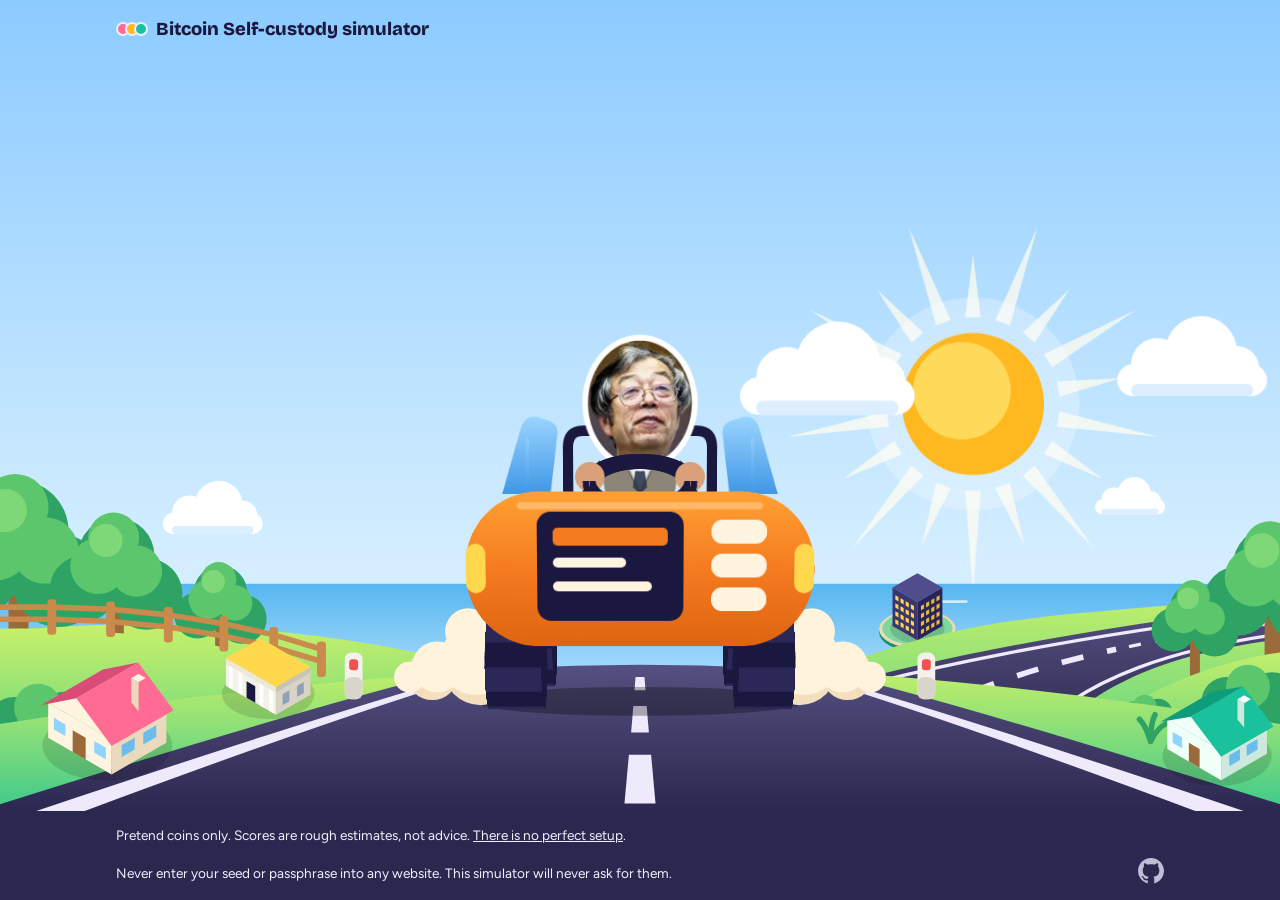
==== commit 9fdfef96: "Simplify the map screen: fewer buttons, the risk said once, and the introduction for everyone - The " ====
--- a/src/index.html
+++ b/src/index.html
@@ -97,7 +97,6 @@
 <dialog id="edit" aria-label="Edit current setup"></dialog>
 <dialog id="scores" aria-label="Scoreboard"></dialog>
 <dialog id="mapitem" aria-label="About this item"></dialog>
-<dialog id="help" aria-label="Help"></dialog>
 <script src="model.js"></script>
 <script src="map.js"></script>
 <script src="ui.js"></script>
--- a/src/styles.css
+++ b/src/styles.css
@@ -274,13 +274,16 @@
 .mapscreen .wrap{min-height:100svh;display:flex;flex-direction:column}
 .mapscreen .grid{flex:1;display:flex;align-items:stretch}.mapscreen .score{display:none}
 .mapscreen .stage{flex:1;display:flex;flex-direction:column}
-.mapscreen footer{display:none} /* on this screen the footer's contents are behind the Help button on the map */
+.mapscreen footer{display:none} /* the map fills this screen; the footer is on the first screen and the later ones */
 .mapscreen .wrap{padding-bottom:0}
-#help p{margin:0}.helpgh{margin-left:auto;display:inline-flex} /* the same GitHub mark as the footer, at the right of the button row */
 .mapcard{position:relative;flex:1;min-height:440px;width:100vw;margin:0 0 0 calc(50% - 50vw);overflow:hidden}
 .map{position:absolute;inset:8px 0 64px;width:100%;height:calc(100% - 72px);display:block}
 .mapscore{position:absolute;left:14px;bottom:14px;display:flex;gap:14px;align-items:center;height:48px;padding:0 16px;border-radius:24px;border:3px solid #1B1840;background:#fff;color:#1B1840;box-shadow:0 4px 0 #1B1840;font-size:.9rem;cursor:pointer;transition:transform .12s,box-shadow .12s}
 .mapscore:hover{transform:translateY(-2px);box-shadow:0 6px 0 #1B1840}
+/* the same two risks inside the edit dialog, above "Done": they change as you edit, and open the scoreboard */
+.riskline{display:flex;flex-wrap:wrap;gap:6px 14px;align-items:center;justify-content:center;min-height:44px;padding:6px 16px;border-radius:22px;border:2px solid var(--line,#D9D6EE);background:var(--soft);color:inherit;font:inherit;font-size:.9rem;cursor:pointer}
+.riskline span{display:inline-flex;align-items:center;gap:6px;white-space:nowrap}
+.riskline i{width:12px;height:12px;border-radius:50%}
 .mapscore span{display:inline-flex;align-items:center;gap:6px;white-space:nowrap}
 .mapscore i{width:12px;height:12px;border-radius:50%}
 /* Build screen: two rows, Before and Now. When a change moves the scores, the Now row plays old to new: the dot swells
@@ -297,7 +300,6 @@
 @keyframes chgdot{from{background:var(--a);transform:scale(1)}50%{transform:scale(1.9)}to{background:var(--b);transform:scale(1)}}
 @keyframes chgglow{0%,100%{box-shadow:0 4px 0 #1B1840}12%,70%{box-shadow:0 4px 0 #1B1840,0 0 0 7px #FFD84D}}
 @media (prefers-reduced-motion:reduce){.chg .swap em,.chg i,.mapscore.changing{animation:none}}
-.mapintro .mapscore{opacity:0;pointer-events:none}.mapfresh .mapscore{animation:mapin .5s both}
 @media (max-width:760px){
   .mapcard{min-height:520px}
   .map{inset:4px 0 132px;height:calc(100% - 136px)}
@@ -327,18 +329,17 @@
 .maptool span+*,.maptool span:not(:only-child){margin-right:0}
 /* the introduction: everything starts hidden and arrives beat by beat, see runMapIntro() in ui.js */
 .mapstep{transform-box:fill-box;transform-origin:50% 100%}
-.mapintro .map{pointer-events:none}
+.mapintro .map>*{pointer-events:none} /* the things on the map can't be used until they arrive; the map itself still takes drags and pinches */
 .mapintro .maptap:has(.in),.mapintro .maptap.in{pointer-events:auto} /* a thing can be opened as soon as it has arrived */
+.mapintro .mapplace{pointer-events:auto} /* the places are there from the start, so they open their cards from the start. A click on one must not fall through to the map and continue the introduction */
 .mapintro .mapstep,.mapintro .maptool{opacity:0}
 .mapintro .maptool.in{opacity:1}
 .mapintro .maptools{pointer-events:none} /* buttons not yet introduced must not catch the click that continues the introduction */
 .mapintro .maptool.in{pointer-events:auto} /* once its caption has introduced it, a button works */
 body:has(dialog[open]) .mapcap,body:has(dialog[open]) .mapline,.mapcard:has(.mapresult) .mapcap,.mapcard:has(.mapresult) .mapline{visibility:hidden} /* a dialog, or a disaster playing on the map, has the player's full attention */
-.mapline{position:absolute;inset:0;width:100%;height:100%;pointer-events:none;overflow:visible}
-.mapline line{stroke:#fff;stroke-width:5;stroke-linecap:round;opacity:.6;stroke-dasharray:1;animation:mapline .25s ease-out both}
-.mapline circle{fill:#fff;opacity:.6;animation:mapcap0 .2s .2s both}
-@keyframes mapline{from{stroke-dashoffset:1}to{stroke-dashoffset:0}}
-@keyframes mapcap0{from{opacity:0}to{opacity:.6}}
+.mapline{position:absolute;inset:0;width:100%;height:100%;pointer-events:none;overflow:visible;z-index:2} /* above the buttons: on a phone the arrow to the lower row crosses the upper one */
+/* the pen arrow itself is styled with the landing's, under .pen: the line draws itself, then the head */
+.mapline .pen{animation:sc-draw .32s ease-out both}.mapline .pen.head{animation:sc-head .16s ease-out .3s both}
 .mapintro .mapstep.in{opacity:1;animation:mapin .5s both}
 .mapintro .mapstep.in.was{animation:none} /* already there before a redraw: no second entrance */
 .mapfresh .maptool{animation:mapin .5s both}.mapfresh .maptool+.maptool{animation-delay:.12s}
@@ -355,15 +356,20 @@
 .mapcap.up{bottom:112px}
 /* the way forward is filled in and set a little apart from the two things to do on this screen */
 .maptool.next{background:var(--primary);color:var(--on-primary);padding:0 16px;margin-left:8px}
-@media (max-width:760px){ /* phones: score chip, then the two tools side by side, then the way forward on its own row */
-  .maptools{left:10px;right:10px;justify-content:center;gap:8px;flex-wrap:wrap}
-  .maptool{flex:1;font-size:.86rem}.maptool.next{flex:1 1 60%;margin-left:0;order:3}
-  .maptool[data-act="help"]{flex:0 0 auto;order:2} /* Help shares the last row with the way forward */
-  .mapscore{bottom:132px}
-  .map{inset:4px 0 190px;height:calc(100% - 194px)}
-  .mapcard{min-height:560px}
+@media (max-width:760px){ /* phones: Edit is a round icon in the top right corner; at the bottom, the score chip, then "Try a disaster" beside the way forward */
+  .maptools{position:static} /* so each button places itself on the map card */
+  .maptool{position:absolute;font-size:.86rem}
+  .maptool[data-act="simBase"],.maptool.next{bottom:14px;width:calc(50% - 14px);margin:0;padding:0 8px}
+  .maptool[data-act="simBase"]{left:10px}.maptool.next{right:10px}
+  .maptool[data-act="editBase"]{right:10px;top:10px;width:48px;padding:0;gap:0;font-size:0} /* the icon alone; the name is still its label */
+  .mapscore{bottom:76px}
+  .map{inset:4px 0 134px;height:calc(100% - 138px)}
+  .mapcard{min-height:520px}
   .mapcap{bottom:14px;font-size:1rem;width:calc(100% - 24px)}
-  .mapcap.up{bottom:158px}
+  .mapcap.up{bottom:102px}
+  /* Today has no risk chip, so everything above the buttons sits one row lower and the map gets the room */
+  .mapcard:not(:has(.mapscore)) .map{inset:4px 0 76px;height:calc(100% - 80px)}
+  .mapcard:not(:has(.mapscore)) .mapresult,.mapcard:not(:has(.mapscore)) .mapcards{bottom:80px}
 }
 @keyframes mapin{0%{opacity:0;transform:translateY(-34px) scale(.6)}60%{opacity:1;transform:translateY(3px) scale(1.06)}100%{opacity:1;transform:none}}
 @keyframes mapcap{from{opacity:0;transform:translateX(-50%) translateY(8px)}to{opacity:1;transform:translateX(-50%)}}
@@ -392,7 +398,8 @@
 .mapsecret.shown{letter-spacing:0;background:#FFF4C2;color:#1B1840}
 .mapsheet{background:#FFFDF2;color:#1B1840;border-radius:4px;padding:12px 14px;columns:2;transform:rotate(-2deg);box-shadow:3px 4px 0 rgb(0 0 0/.12)}
 .mapseed{position:relative;padding-right:58px}
-.maprick{position:absolute;right:-8px;top:10px;width:68px;height:68px;background:url(img/rick.png) center/cover;border:4px solid #fff;border-radius:4px;box-shadow:2px 3px 0 rgb(0 0 0/.18);transform:rotate(7deg)}
+.mapseed.plain{padding-right:0}
+.maprick{position:absolute;right:-8px;top:10px;width:68px;height:68px;background:url(img/rick.webp) center/cover;border:4px solid #fff;border-radius:4px;box-shadow:2px 3px 0 rgb(0 0 0/.18);transform:rotate(7deg)}
 .mapsheet small{color:#8E8AB8;font-family:var(--body);font-size:.7rem}
 .mapplate{background:#B8C2D4;border-radius:4px;padding:12px 14px;columns:2;font-family:ui-monospace,monospace;font-weight:700;letter-spacing:.08em;text-transform:uppercase;color:#4A566E;box-shadow:inset 0 -6px 0 #8E9AB0}
 /* ---------- a disaster playing on the map (prototype) ----------
@@ -417,17 +424,13 @@
 .fate-gone.was{filter:grayscale(1) brightness(.3);opacity:.45;transform:scale(.82) rotate(-6deg)}
 .fate-taken.was{opacity:.12;transform:translate(34px,-10px) scale(.45)}
 .fate-hacked.was{filter:saturate(.5) brightness(.85)}
-.mapresult .runs{font-weight:700;font-size:.9rem}
-.mapresult .tagline{color:#5A5688;font-size:.9rem;margin-top:-6px}
 /* which setup this map is, and (on the Build screen) the next recommended changes as tappable cards */
 .maplabel{position:absolute;left:14px;top:10px;background:#1B1840;color:#fff;font-family:var(--display);font-weight:700;font-size:.95rem;padding:6px 14px;border-radius:14px}
 .mapintro .maplabel{opacity:0}
 /* zoom and drag (see setMapView in ui.js). touch-action: the map handles its own drags and pinches. */
 .map{transform:translate(var(--mx,0px),var(--my,0px)) scale(var(--mk,1));touch-action:none;cursor:grab;user-select:none;-webkit-user-select:none}
-.mapintro .map{transform:none;cursor:auto}
+.mapintro .map{cursor:pointer}
 .mapdrag .map,.mapdrag .maptap{cursor:grabbing}
-.mapreset{display:none;position:absolute;right:12px;top:10px;border:0;background:#1B1840;color:#fff;font-family:var(--display);font-weight:700;font-size:.95rem;padding:6px 14px;border-radius:14px;cursor:pointer}
-.mapmoved .mapcard:not(.mapintro) .mapreset{display:block}
 .mapcards{position:absolute;right:14px;bottom:80px;width:min(320px,calc(100% - 28px));display:grid;gap:8px} /* bottom right, over open sea beside the island */
 .mapcardtip{display:grid;gap:3px;text-align:left;background:#fff;color:#1B1840;border:3px solid #1B1840;border-radius:16px;box-shadow:0 4px 0 #1B1840;padding:10px 14px;font-size:.9rem;cursor:pointer;transition:transform .12s,box-shadow .12s}
 button.mapcardtip:hover{transform:translateY(-2px);box-shadow:0 6px 0 #1B1840}
@@ -436,18 +439,42 @@
 .mapcardtip.done{cursor:default;background:#E3F6EA}
 /* phones: the cards or the result sit between the map and the buttons, and the map moves up to make room */
 @media (max-width:760px){
-  .mapcards,.mapresult{bottom:196px;left:10px;right:10px;width:auto}
+  .mapcards,.mapresult{bottom:140px;left:10px;right:10px;width:auto}
   .mapscore.rows{justify-content:center;font-size:.84rem;padding:6px 12px;gap:2px 10px}
-  .mapcard:has(.mapscore.rows) .mapcards,.mapcard:has(.mapscore.rows) .mapresult{bottom:204px} /* the two-row chip is a little taller */
+  .mapcard:has(.mapscore.rows) .mapcards,.mapcard:has(.mapscore.rows) .mapresult{bottom:148px} /* the two-row chip is a little taller */
   .mapcardtip{padding:7px 12px;gap:1px}.mapcardtip small{display:none}.mapcardtip b{font-size:.9rem}
   .mapcard.lift{min-height:680px}
   .mapcard.lift .map{inset:44px 0 356px;height:calc(100% - 400px)}
 }
-.mapresult{position:absolute;right:14px;bottom:80px;width:min(360px,calc(100% - 28px));background:#fff;color:#1B1840;border:3px solid #1B1840;border-radius:18px;box-shadow:0 5px 0 #1B1840;padding:14px 16px;display:grid;gap:8px;animation:fxbar .35s 2.1s both} /* bottom left, over open sea, clear of the figure */
-.mapresult b{font-family:var(--display);font-size:1.1rem}
-.mapresult .st{justify-self:start}
-.mapresult.bad{background:#FDE7E7}.mapresult.ok{background:#E3F6EA}
-@media (max-width:760px){.mapresult{bottom:196px;left:10px;right:10px;width:auto}}
+/* The result of a disaster: a sticker like the map's buttons. The disaster's emoji is a badge on the corner, the verdict
+   is stamped on, and when the coins are gone the card turns over to show how it could have been stopped (.why). */
+.mapresult{position:absolute;right:14px;bottom:80px;width:min(380px,calc(100% - 28px));background:#fff;color:#1B1840;border:3px solid #1B1840;border-radius:22px;box-shadow:0 6px 0 #1B1840;padding:16px 16px 14px;animation:fxbar .45s 2.1s cubic-bezier(.3,1.5,.5,1) both}
+.mrbadge{position:absolute;left:-16px;top:-22px;width:58px;height:58px;border-radius:50%;border:3px solid #1B1840;box-shadow:0 4px 0 #1B1840;display:grid;place-items:center;font-size:1.9rem;line-height:1;transform:rotate(-8deg)}
+.mapresult.bad .mrbadge{background:#FFB3A7}.mapresult.ok .mrbadge{background:#A9EBC0}
+.mrx{z-index:1;position:absolute;right:10px;top:10px;width:34px;height:34px;border-radius:50%;border:2.5px solid #1B1840;background:#fff;color:#1B1840;box-shadow:0 3px 0 #1B1840;font:700 1.3rem/1 var(--body);display:grid;place-items:center;padding:0 0 2px;cursor:pointer;transition:transform .12s,box-shadow .12s}
+.mrx:hover{transform:translateY(-1px);box-shadow:0 4px 0 #1B1840}.mrx:active{transform:translateY(3px);box-shadow:0 0 0 #1B1840}
+.mrface>b,.mrface>.tagline,.mrfix>b{padding-right:36px} /* clear of the × */
+.mrface,.mrfix{display:grid;gap:8px}
+.mrfix,.mapresult.why .mrface{display:none}.mapresult.why .mrfix{display:grid;animation:mrturn .3s cubic-bezier(.3,1.5,.5,1) both}
+.mapresult b{font-family:var(--display);font-size:1.25rem;line-height:1.1;padding-left:38px}
+.mapresult .tagline{color:#5A5688;font-size:.9rem;margin-top:-4px;padding-left:38px}
+.mrbody{display:flex;gap:12px;align-items:center;justify-content:space-between;margin-top:2px}
+.mrbody>span:first-child{line-height:1.35}
+.mapresult .runs{display:block;color:#5A5688;font-weight:700;font-size:.84rem;margin-top:2px}
+.mrstamp{pointer-events:none;flex:none;font-family:var(--display);font-weight:800;font-size:1.02rem;line-height:1;text-transform:uppercase;letter-spacing:.06em;text-align:center;max-width:6.5em;padding:7px 9px;border:3px solid;border-radius:9px;transform:rotate(-9deg);animation:mrstamp .3s 2.6s cubic-bezier(.2,1.2,.4,1) both}
+.mapresult.seen .mrstamp{animation:none} /* turned over and back: the stamp has been seen. pointer-events: while it waits to land it is invisible and oversized, and must not sit on top of the × */
+.mapresult.bad .mrstamp{color:#D7263D;background:#FFF1F1}.mapresult.ok .mrstamp{color:#12924F;background:#EEFBF3}
+.mrbtns{display:flex;flex-wrap:wrap;gap:8px;margin-top:4px}
+.mrbtn{border:2.5px solid #1B1840;border-radius:99px;background:#fff;color:#1B1840;box-shadow:0 3px 0 #1B1840;font:700 .9rem/1 var(--body);padding:8px 13px;cursor:pointer;transition:transform .12s,box-shadow .12s}
+.mrbtn.main{background:#FFD84D}
+.mrbtn:hover{transform:translateY(-1px);box-shadow:0 4px 0 #1B1840}.mrbtn:active{transform:translateY(3px);box-shadow:0 0 0 #1B1840}
+.mrdo{display:grid;gap:3px;justify-items:start}
+.mrdo strong{font-size:1rem;line-height:1.25}.mrdo span{color:#5A5688;font-size:.88rem;line-height:1.3}
+.mrdo small{font-weight:800;font-size:.72rem;text-transform:uppercase;letter-spacing:.08em;color:#5A5688;margin-top:4px}
+.mrdo .mrbtn{margin-top:4px}
+@keyframes mrstamp{from{opacity:0;transform:rotate(-20deg) scale(2.6)}to{opacity:1;transform:rotate(-9deg) scale(1)}}
+@keyframes mrturn{from{opacity:0;transform:scale(.96)}to{opacity:1;transform:none}}
+@media (max-width:760px){.mapresult{bottom:140px;left:10px;right:10px;width:auto}}
 @keyframes fxbar{from{opacity:0;transform:translateY(10px)}to{opacity:1;transform:none}}
 @keyframes fxdrop{from{transform:translateY(-340px);opacity:0}30%{opacity:1}to{transform:none;opacity:1}}
 @keyframes fxgone{to{opacity:0}}
@@ -464,8 +491,10 @@
 @keyframes fxhack{20%{transform:translateX(-5px) rotate(-5deg)}40%{transform:translateX(5px) rotate(5deg)}60%{transform:translateX(-4px) rotate(-3deg)}80%{transform:translateX(3px)}to{transform:none;filter:saturate(.5) brightness(.85)}}
 /* reduced motion: no movement, just the end state (what was hit, marked, and the result) */
 @media (prefers-reduced-motion:reduce){
+  /* the map's introduction still plays, step by step, without the movement: things, captions and arrows appear in place */
+  .mapintro .mapstep.in,.mapcap.in,.mapline .pen,.mapline .pen.head,.mapfresh .maptool{animation:none!important}
   .fxdrop,.fxthief,.fxbolt,.fxsmoke,.fxpoof{display:none}
-  .fxfire,.fxflame,.fxlock,.fxtime,.fxhand,.fxmark,.mapresult,.fate-gone,.fate-taken,.fate-safe,.fate-hacked{animation:none!important;opacity:1}
+  .fxfire,.fxflame,.fxlock,.fxtime,.fxhand,.fxmark,.mapresult,.mrstamp,.fate-gone,.fate-taken,.fate-safe,.fate-hacked{animation:none!important;opacity:1}
   .fate-gone{filter:grayscale(1) brightness(.3);opacity:.45}.fate-taken{opacity:.15}.fate-hacked{filter:saturate(.5) brightness(.85)}
 }
 /* ---------- landing scene ---------- */
@@ -479,7 +508,13 @@
 .landing .grid{position:relative;z-index:1}
 .landing .steps{display:none} /* no step links on the first screen; they come back from the second screen on */
 .landing #scene{display:block;position:relative;flex:1;min-height:260px;width:100vw;margin:0 0 0 calc(50% - 50vw);pointer-events:none}
-#scene svg{position:absolute;inset:0;width:100%;height:100%;display:block;overflow:visible}
+/* The drawing stands on the bottom of the scene at the scale ui.js chose (--s). On a tall, narrow screen that is less than
+   the scene's height, so more of the sky shows above it. */
+#scene svg{position:absolute;left:0;bottom:0;width:100%;height:calc(var(--s,1)*450px);display:block;overflow:visible}
+/* a narrow window shows only the middle of the drawing, so the buildings come in to the roadside there */
+#scene.narrow #sc-bank{transform:translate(352px,470px) scale(.42)}
+#scene.narrow #sc-home{transform:translate(262px,512px) scale(.6)}
+#scene.narrow #sc-friend{transform:translate(930px,505px) scale(.55)}
 .landing footer{position:relative;isolation:isolate;margin:0;padding:14px 0 16px;color:#F1EFFF}
 .landing footer::before{content:"";position:absolute;z-index:-1;top:-1px;bottom:0;left:calc(50% - 50vw);width:100vw;background:var(--road2)}
 .sc-night{opacity:var(--night)}.sc-day{opacity:calc(1 - var(--night))}
@@ -500,6 +535,7 @@
 /* The car waits out of sight behind the front hill, then jumps over the crest and lands. Units are the drawing's, measured
    from its bottom centre. Each clip is 3s long but starts 1.35s in, so the whole entrance takes 1.65s. */
 .landing .stage>*{transition:opacity .5s,transform .5s}
+.landing .stage>h1+p{margin-top:12px} /* the pen underline hangs below the headline, so the line after it needs more room */
 .intro.landing .stage>*{opacity:0;transform:translateY(10px);pointer-events:none}
 .intro #sc-carbox{animation:sc-layer 3s -1.35s both}
 .intro #sc-mover{animation:sc-move 3s -1.35s linear both}
@@ -519,12 +555,12 @@
 #scene .sc-notes{z-index:4}
 .sc-note{opacity:0;transition:opacity .3s}.sc-note.on{opacity:1}
 .intro .sc-note,.leaving .sc-note{opacity:0}
-.sc-notes path{fill:none;stroke:#F47B20;stroke-width:5;stroke-linecap:round;stroke-linejoin:round;stroke-dasharray:1;stroke-dashoffset:0}
+.pen{fill:none;stroke:#F47B20;stroke-width:5;stroke-linecap:round;stroke-linejoin:round;stroke-dasharray:1;stroke-dashoffset:0}
 .sc-notes text{font:800 25px var(--display);fill:#1B1840;stroke:#fff;stroke-width:7px;stroke-linejoin:round;paint-order:stroke}
 /* the speech bubble grows up and to the right from beside the driver's head */
 #sc-say{position:absolute;z-index:4;left:calc(50% + var(--s,1)*46px);bottom:calc(var(--s,1)*404px);max-width:min(250px,calc(50vw - var(--s,1)*46px - 10px));padding:9px 13px;background:#fff;color:#1B1840;border:3px solid #1B1840;border-radius:18px;box-shadow:3px 4px 0 #1B1840;font:700 .9rem/1.25 var(--body);transform-origin:0 100%}
 #scene.narrow #sc-say{bottom:calc(var(--s,1)*364px);font-size:.8rem} /* on a phone it sits lower, clear of the text above */
-#sc-say::after{content:"";position:absolute;left:14px;bottom:-10px;width:14px;height:14px;background:#fff;border:solid #1B1840;border-width:0 3px 3px 0;transform:skewX(28deg) rotate(45deg)}
+#sc-say::after{content:"";position:absolute;left:14px;bottom:-10px;width:14px;height:14px;background:#fff;border:solid #1B1840;border-width:0 3px 3px 0;transform:skewX(-28deg) rotate(45deg)} /* the tail leans down and to the left, towards the driver */
 /* ---------- landing: text ---------- */
 .scribble{position:relative;white-space:nowrap}
 .scribble svg{position:absolute;left:-2%;top:88%;width:104%;overflow:visible;pointer-events:none}
@@ -543,7 +579,7 @@
   #c3-driver .maphead{transform-box:fill-box;transform-origin:50% 85%;animation:sc-look 11s ease-in-out infinite}
   body:not(.intro) #car3d .c3-wave{animation:sc-wave 9s ease-in-out 2.5s infinite}
   .landed .sc-dust{animation:sc-dust-away 1.8s ease-out both}
-  .sc-note.on path{animation:sc-draw .5s ease-out both}
+  .sc-note.on .pen{animation:sc-draw .4s ease-out both}.sc-note.on .pen.head{animation:sc-head .16s ease-out .38s both}
   #sc-say.on{animation:sc-pop .4s cubic-bezier(.3,1.6,.5,1) both}
   /* tap the car: a hop, then it sets off. Hover the button: it revs and the driver looks over. */
   #sc-mover.hop{animation:sc-hop .7s both}
@@ -566,6 +602,7 @@
 }
 @keyframes sc-pop{from{transform:scale(.4)}to{transform:scale(1)}}
 @keyframes sc-draw{from{stroke-dashoffset:1}to{stroke-dashoffset:0}}
+@keyframes sc-head{0%{stroke-dashoffset:1;opacity:0}1%{opacity:1}100%{stroke-dashoffset:0;opacity:1}} /* hidden outright until its turn, so no stray dots */
 @keyframes sc-bob{from{transform:translateY(0)}to{transform:translateY(-3px)}}
 @keyframes sc-sway{from{transform:rotateY(-4deg)}to{transform:rotateY(4deg)}}
 @keyframes sc-look{0%,38%,62%,88%,100%{transform:rotate(0deg)}44%,56%{transform:rotate(-6deg)}68%,82%{transform:rotate(6deg)}}
